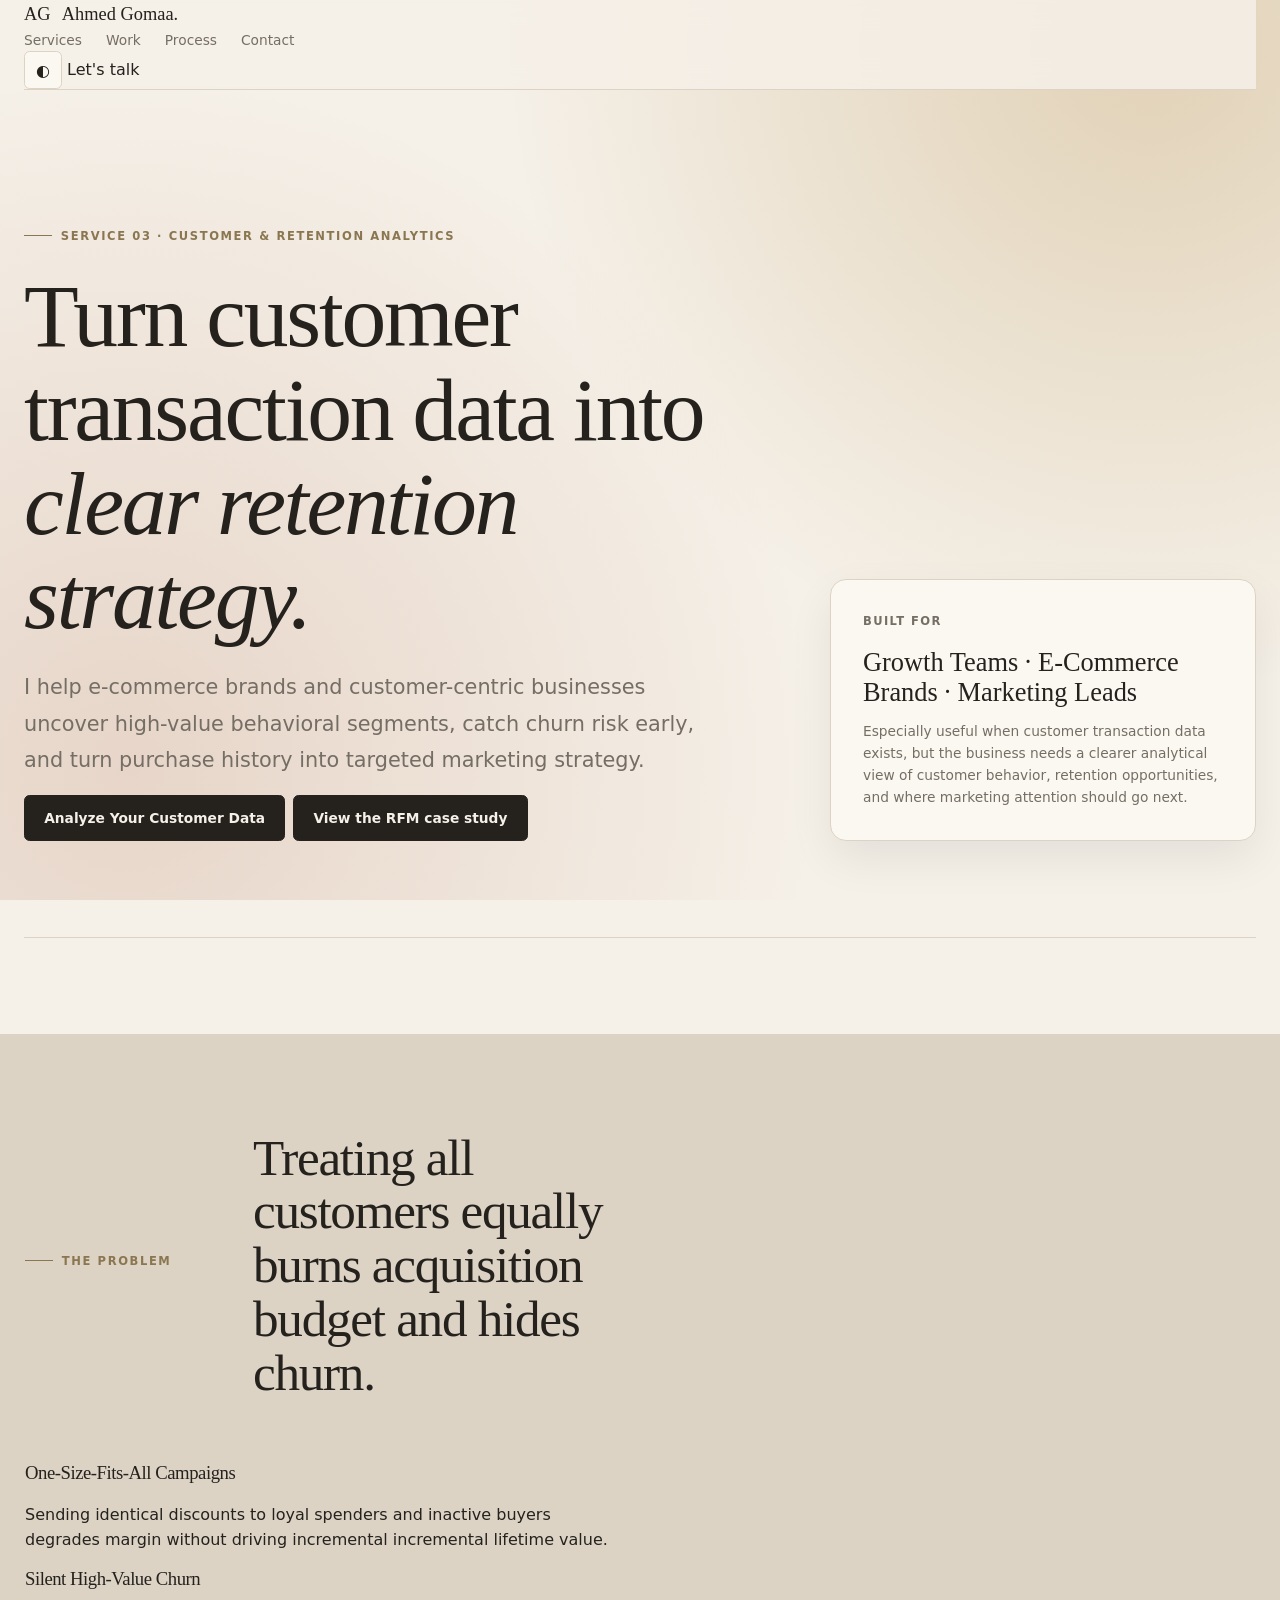
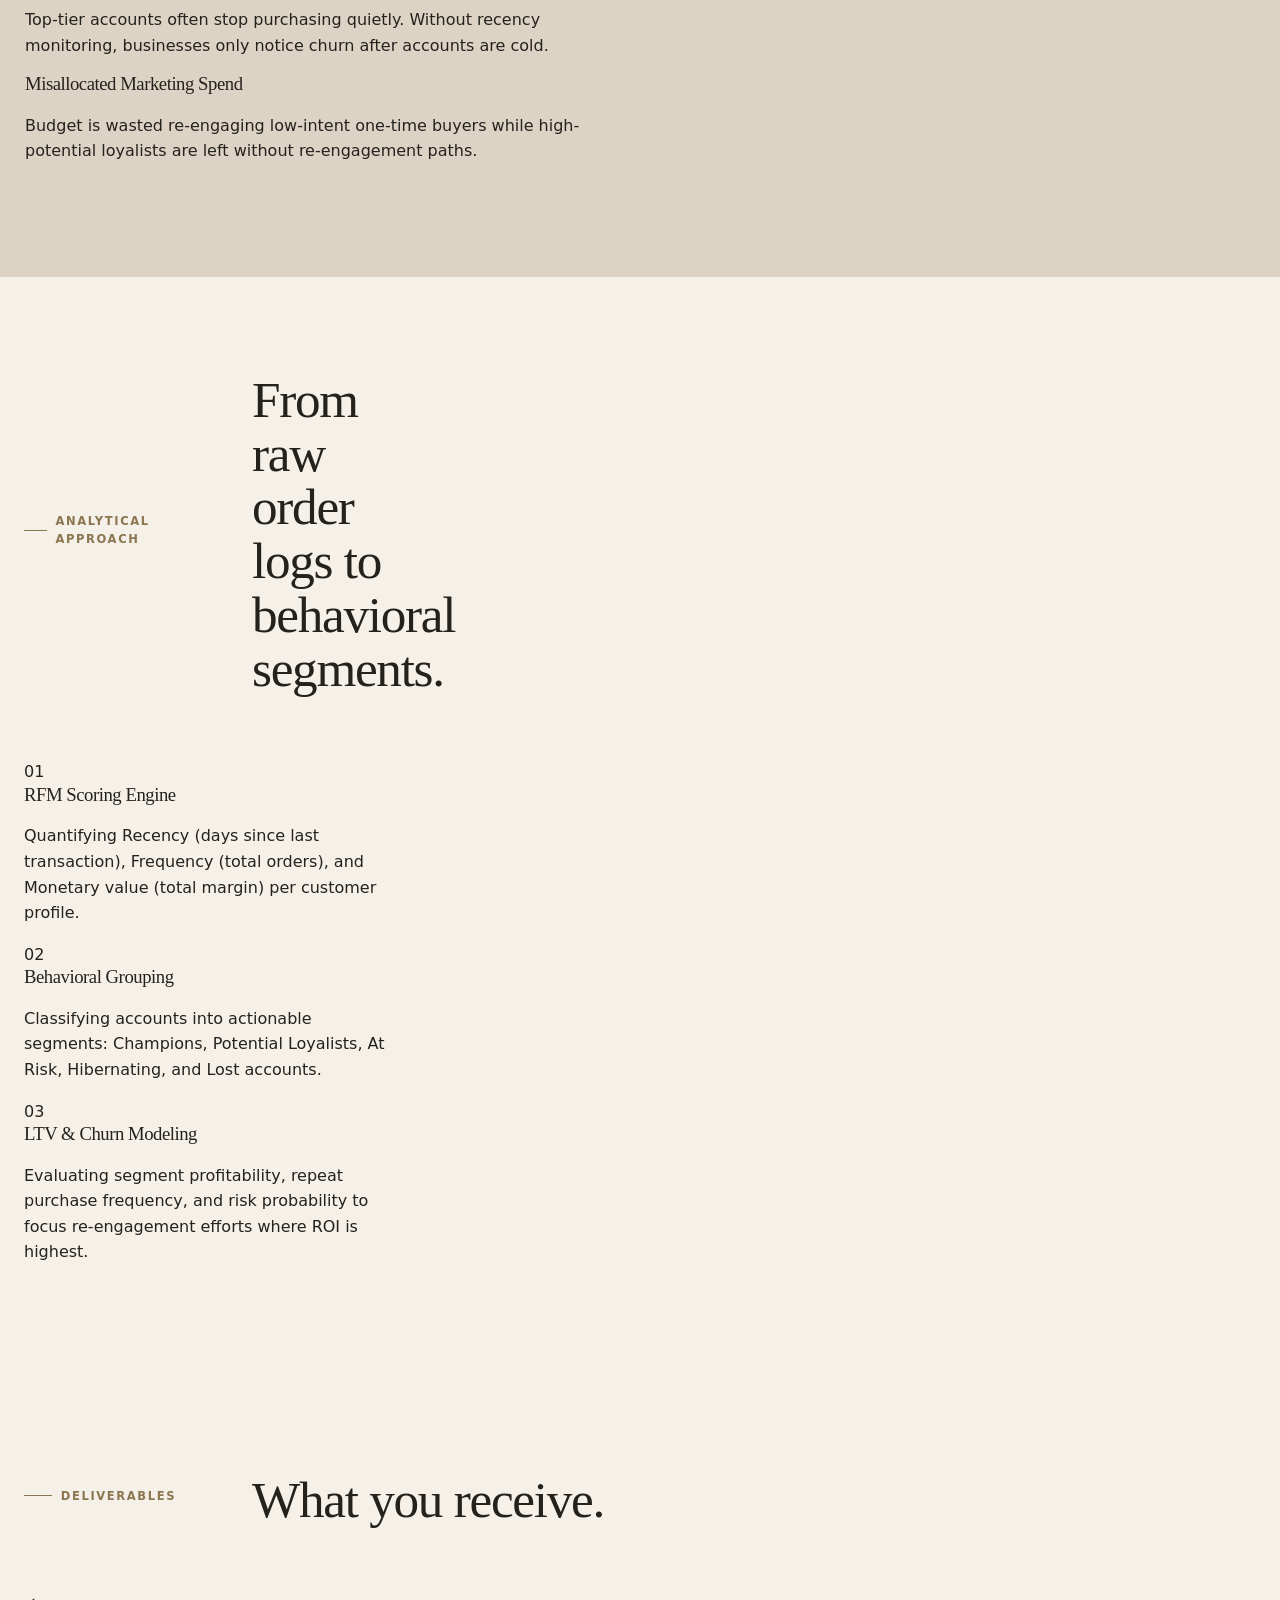
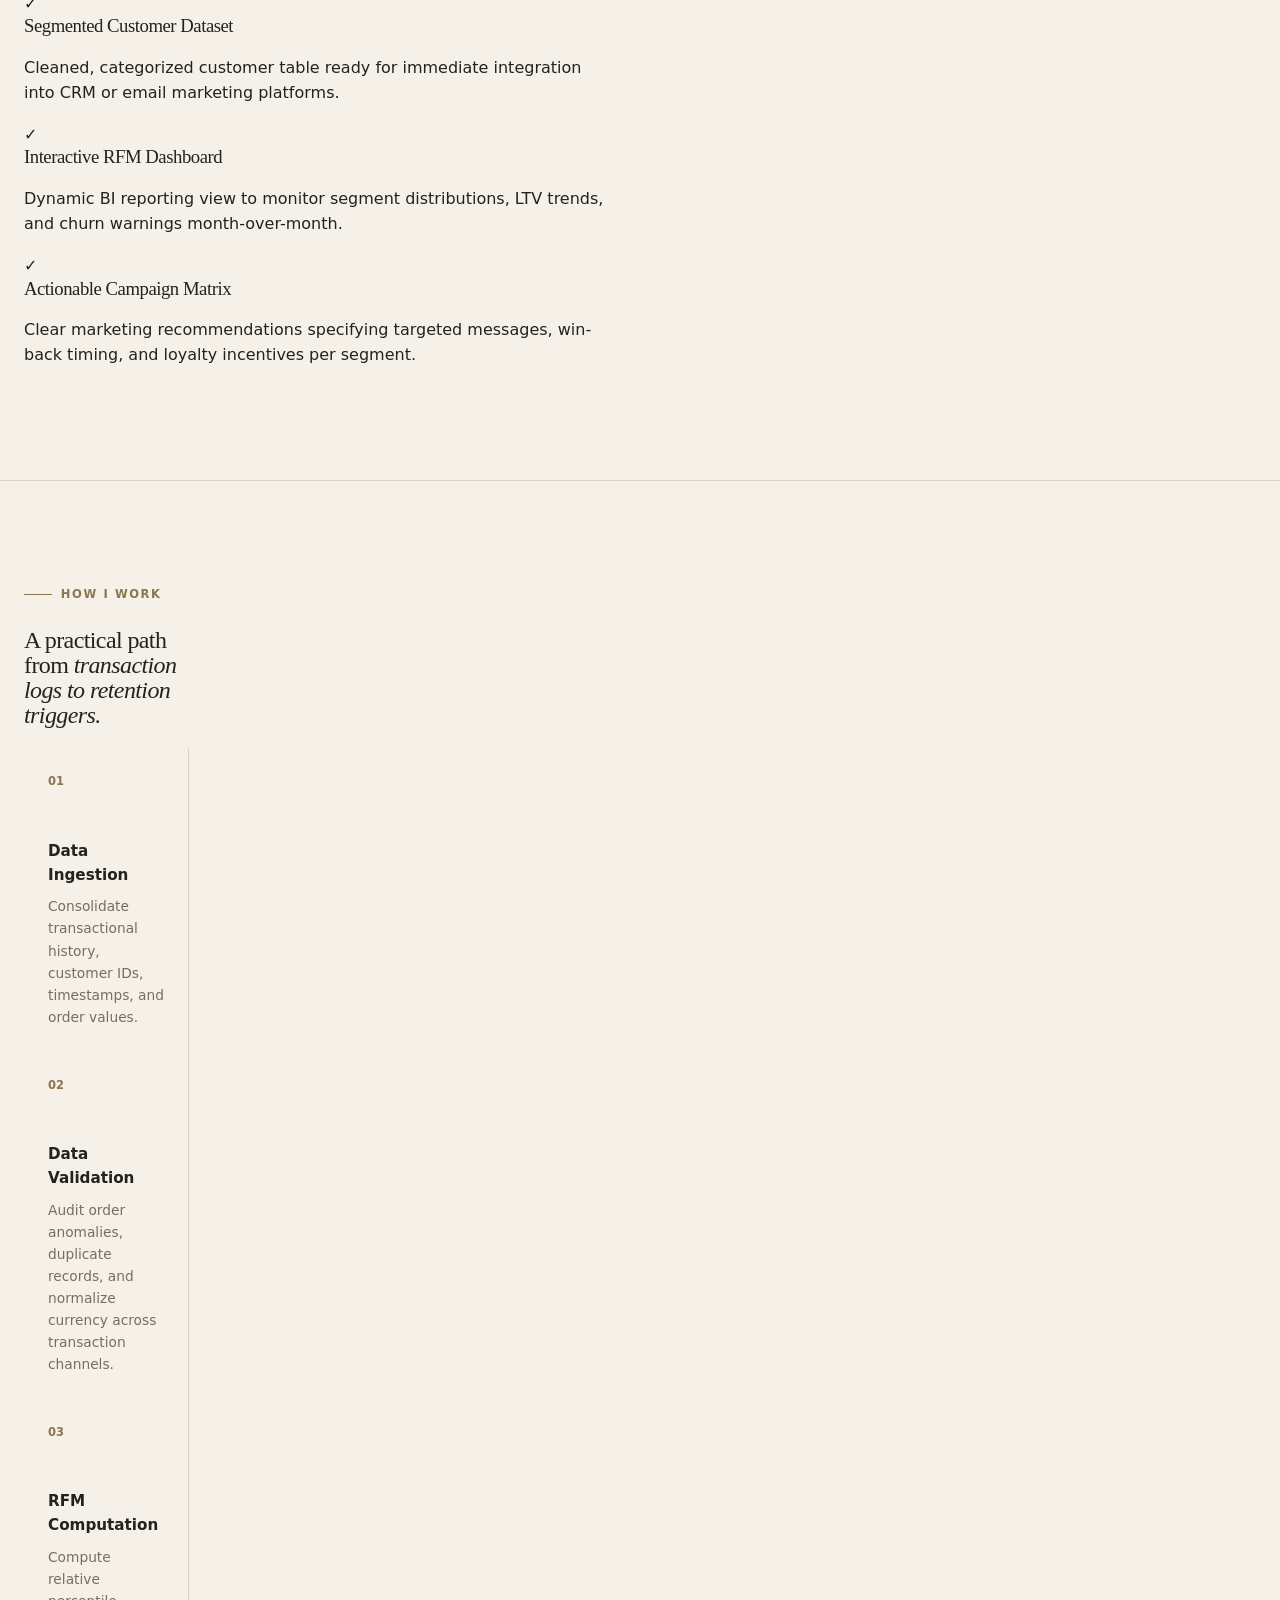
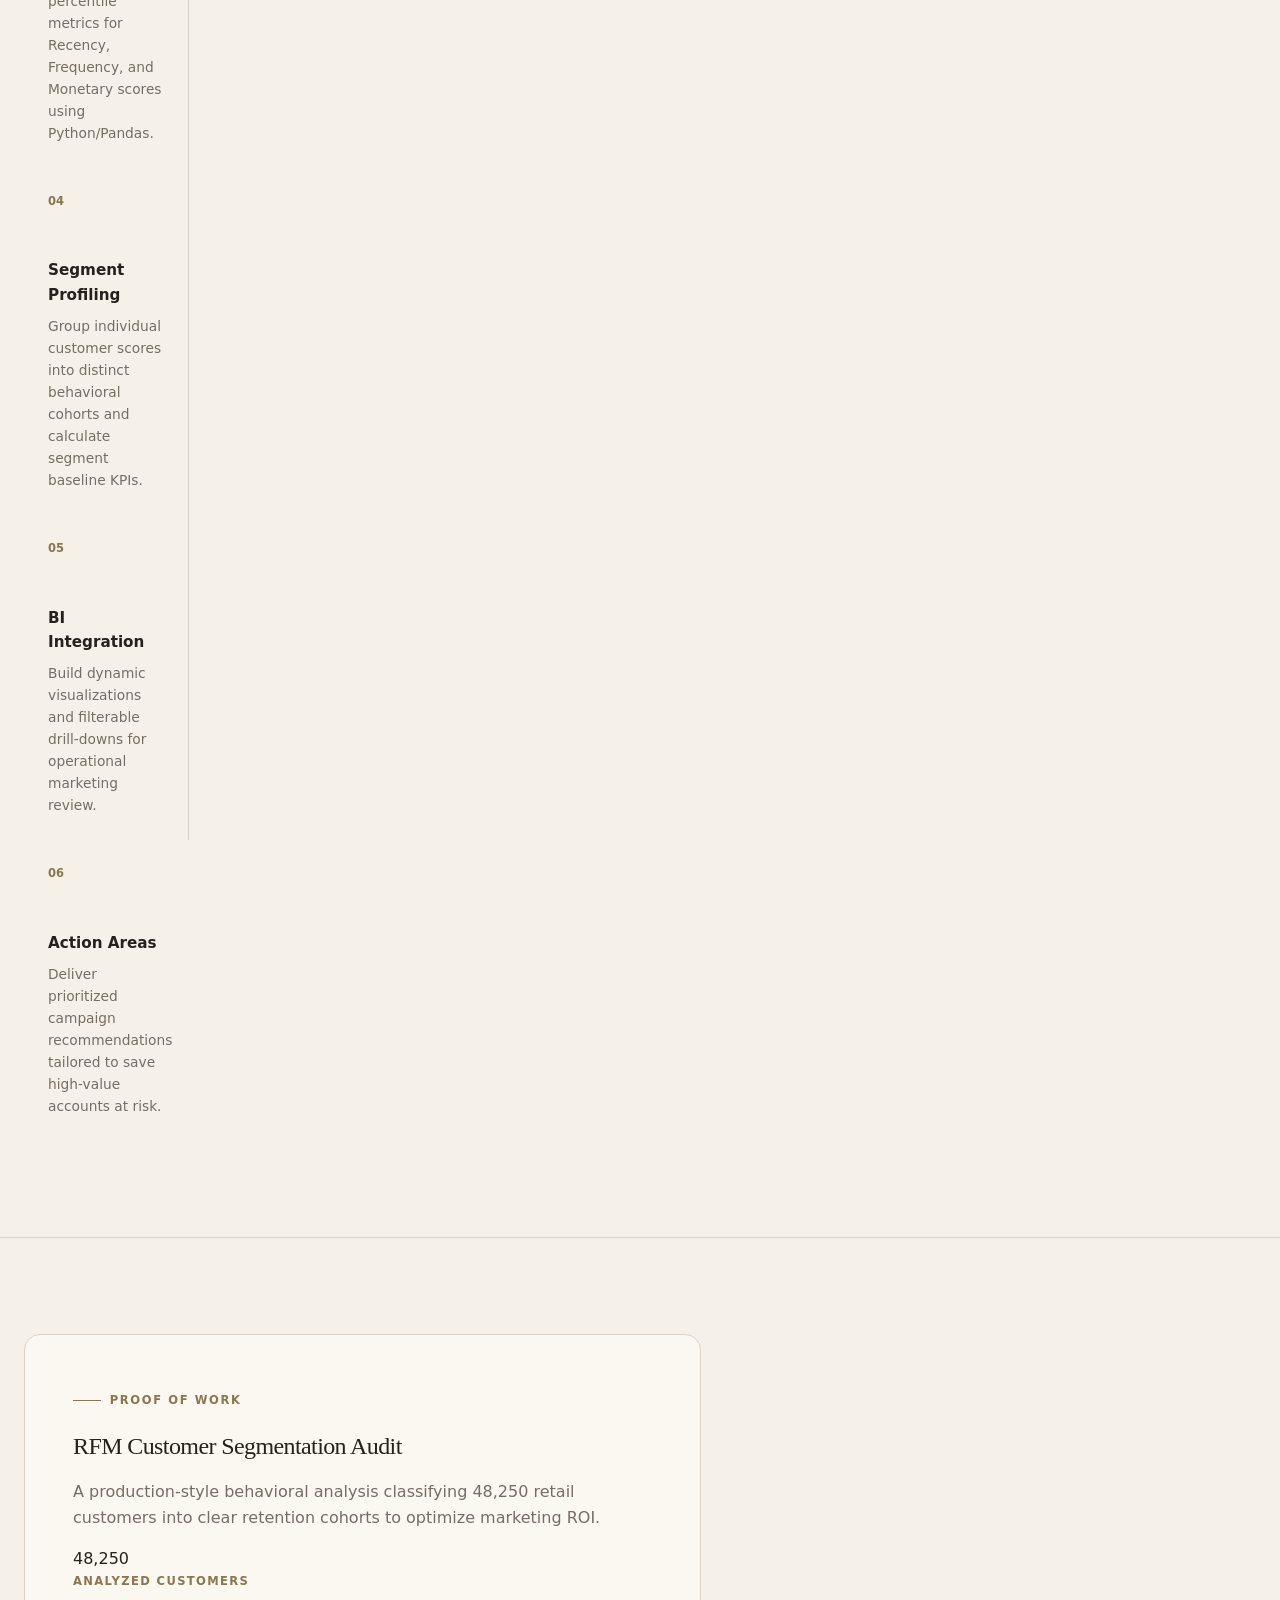
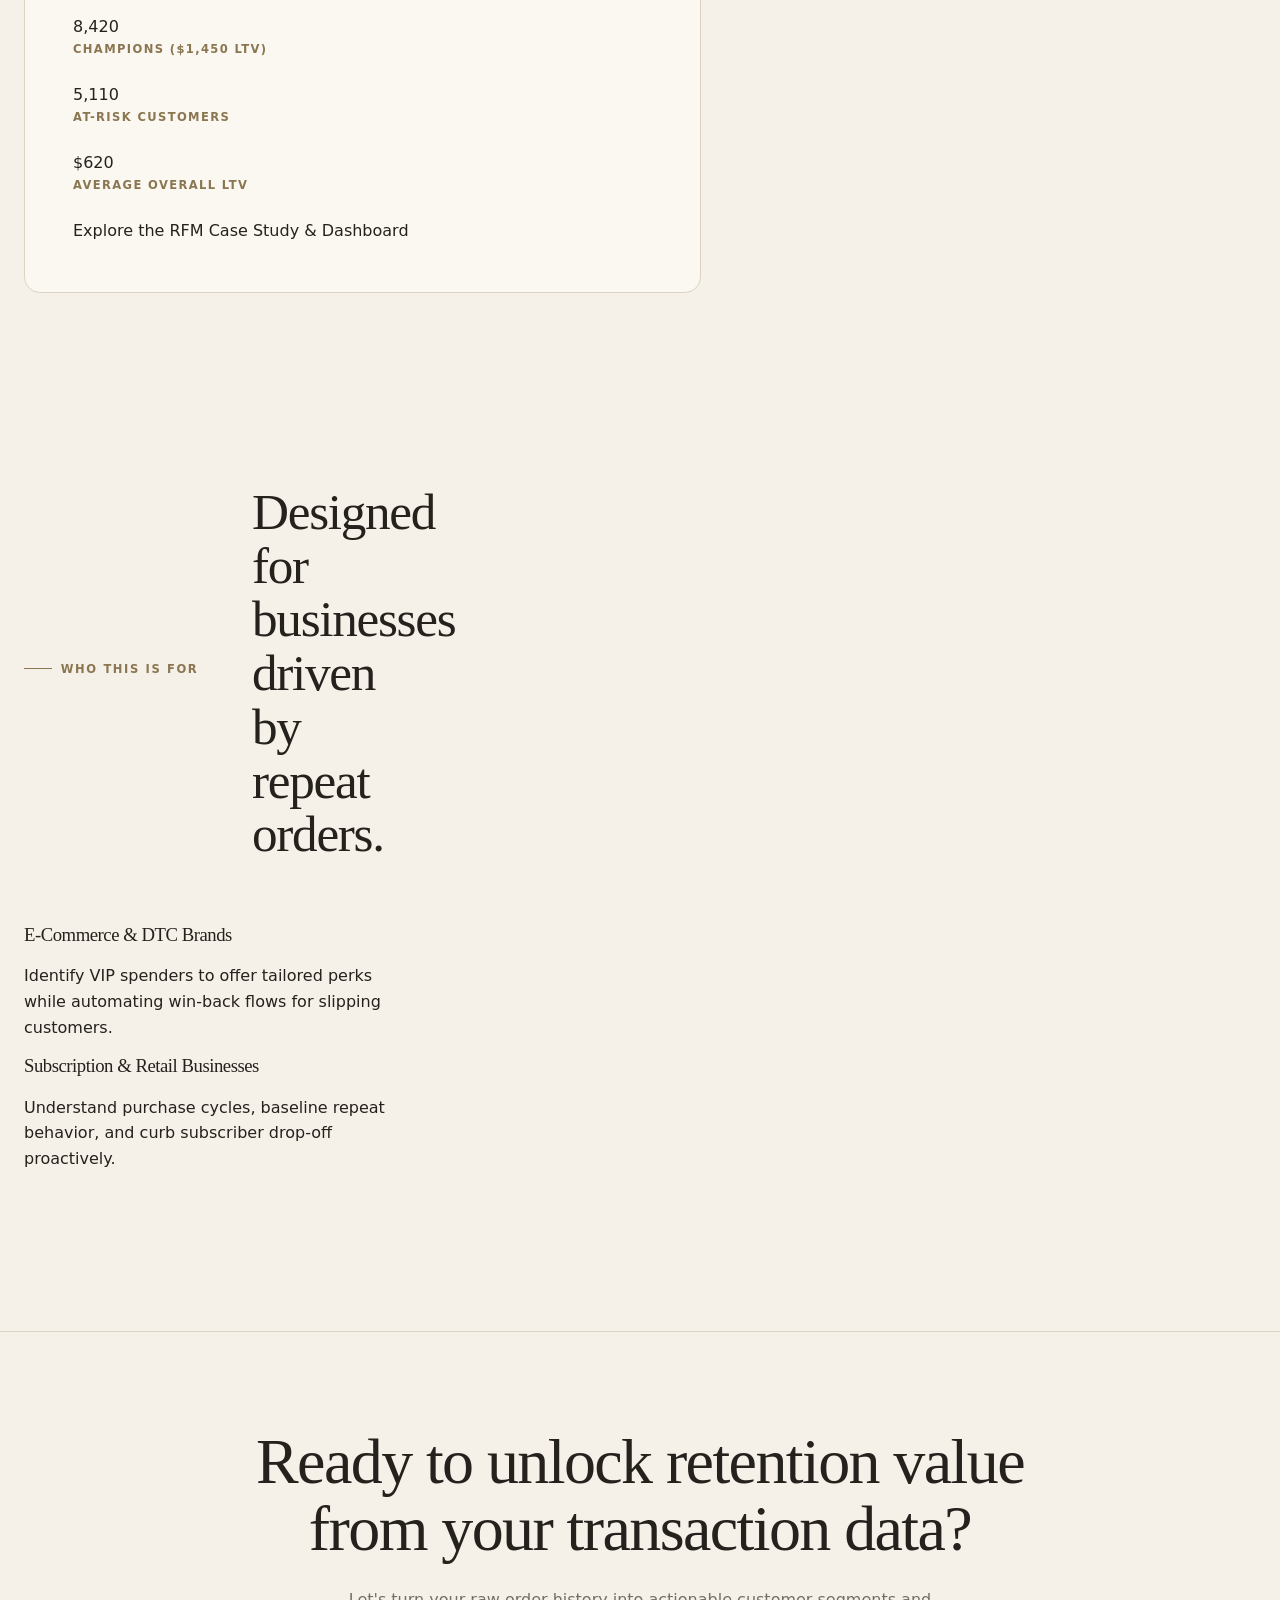
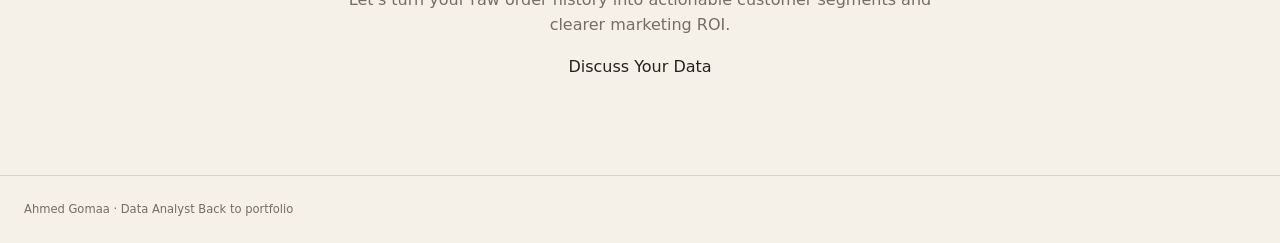
==== services/customer-retention/index.html @ 8454aa4b "Finalize service pages and portfolio project links" ====
<!DOCTYPE html>
<html lang="en">
<head>
  <meta charset="UTF-8">

  <script>
    (function () {
      var stored = localStorage.getItem('theme');
      var theme = stored || (window.matchMedia('(prefers-color-scheme: dark)').matches ? 'dark' : 'light');
      if (theme === 'dark') {
        document.documentElement.setAttribute('data-theme', 'dark');
      }
    })();
  </script>

  <meta name="viewport" content="width=device-width, initial-scale=1.0">
  <title>Customer Segmentation & Retention Analytics | Ahmed Gomaa</title>
  <meta name="description" content="Behavioral customer segmentation using RFM analysis to identify high-value customer groups, prevent churn, and optimize retention strategies.">
  <meta name="author" content="Ahmed Gomaa">

  <link rel="icon" type="image/svg+xml" href="../../assets/favicon.svg">
  <link rel="icon" type="image/x-icon" href="../../assets/favicon.ico">
  <link rel="apple-touch-icon" href="../../assets/apple-touch-icon.png">

  <link rel="canonical" href="https://ahmed1870.github.io/ahmed-gomaa-portfolio/services/customer-retention/">

  <meta property="og:title" content="Customer Segmentation & Retention Analytics | Ahmed Gomaa">
  <meta property="og:description" content="Turn transactional customer data into actionable RFM segments, retention triggers, and LTV growth strategies.">
  <meta property="og:type" content="website">
  <meta property="og:url" content="https://ahmed1870.github.io/ahmed-gomaa-portfolio/services/customer-retention/">
  <meta property="og:image" content="https://ahmed1870.github.io/ahmed-gomaa-portfolio/assets/og-image.png">

  <link rel="stylesheet" href="../../css/tokens.css">
  <link rel="stylesheet" href="../../css/base.css">
  <link rel="stylesheet" href="../../css/layout.css">
  <link rel="stylesheet" href="../../css/components.css">
  <link rel="stylesheet" href="../../css/dashboards.css">
  <link rel="stylesheet" href="../../css/responsive.css">
  <link rel="stylesheet" href="../../css/services.css">
</head>

<body class="service-page">

  <header class="service-header">
    <div class="container">
      <nav class="service-nav" aria-label="Service page navigation">

        <a class="service-nav__brand" href="../../" aria-label="Ahmed Gomaa home">
          <span class="service-nav__logo">AG</span>
          <span>Ahmed Gomaa<span>.</span></span>
        </a>

        <div class="service-nav__links">
          <a href="../../#services">Services</a>
          <a href="../../#work">Work</a>
          <a href="../../#process">Process</a>
          <a href="../../#contact">Contact</a>
        </div>

        <button
          class="service-nav__theme"
          id="theme-toggle"
          type="button"
          aria-label="Toggle dark mode"
        >
          ◐
        </button>

        <a class="service-nav__cta" href="../../#contact">
          Let's talk
        </a>

      </nav>
    </div>
  </header>

  <main>

    <!-- HERO -->
    <section class="service-hero">
      <div class="container">

        <div class="service-hero__grid">

          <div>

            <span class="service-eyebrow">
              Service 03 · Customer & Retention Analytics
            </span>

            <h1>
              Turn customer transaction data into
              <em>clear retention strategy.</em>
            </h1>

            <p class="service-hero__lead">
              I help e-commerce brands and customer-centric businesses uncover
              high-value behavioral segments, catch churn risk early, and turn
              purchase history into targeted marketing strategy.
            </p>

            <div class="service-hero__actions">
              <a
                href="../../#contact"
                class="service-button"
              >
                Analyze Your Customer Data
              </a>

              <a
                href="../../#work"
                class="service-button service-button--secondary"
              >
                View the RFM case study
              </a>
            </div>

          </div>

          <aside class="service-hero__panel">

            <div class="service-hero__panel-label">
              Built for
            </div>

            <strong>
              Growth Teams · E-Commerce Brands · Marketing Leads
            </strong>

            <p>
              Especially useful when customer transaction data exists, but the
              business needs a clearer analytical view of customer behavior,
              retention opportunities, and where marketing attention should go next.
            </p>

          </aside>

        </div>

        <div class="service-hero__line"></div>

      </div>
    </section>

    <!-- PROBLEM -->
    <section class="service-section service-problem section">
      <div class="container">
        <div class="service-section__header">
          <span class="service-eyebrow">THE PROBLEM</span>
          <h2 class="service-section__title">Treating all customers equally burns acquisition budget and hides churn.</h2>
        </div>
        <div class="service-problem__grid">
          <div class="service-problem__card">
            <h3>One-Size-Fits-All Campaigns</h3>
            <p>Sending identical discounts to loyal spenders and inactive buyers degrades margin without driving incremental incremental lifetime value.</p>
          </div>
          <div class="service-problem__card">
            <h3>Silent High-Value Churn</h3>
            <p>Top-tier accounts often stop purchasing quietly. Without recency monitoring, businesses only notice churn after accounts are cold.</p>
          </div>
          <div class="service-problem__card">
            <h3>Misallocated Marketing Spend</h3>
            <p>Budget is wasted re-engaging low-intent one-time buyers while high-potential loyalists are left without re-engagement paths.</p>
          </div>
        </div>
      </div>
    </section>

    <!-- ANALYSIS -->
    <section class="service-section service-analysis section">
      <div class="container">
        <div class="service-section__header">
          <span class="service-eyebrow">ANALYTICAL APPROACH</span>
          <h2 class="service-section__title">From raw order logs to behavioral segments.</h2>
        </div>
        <div class="service-analysis__grid">
          <div class="service-analysis__card">
            <div class="service-analysis__num">01</div>
            <h3>RFM Scoring Engine</h3>
            <p>Quantifying Recency (days since last transaction), Frequency (total orders), and Monetary value (total margin) per customer profile.</p>
          </div>
          <div class="service-analysis__card">
            <div class="service-analysis__num">02</div>
            <h3>Behavioral Grouping</h3>
            <p>Classifying accounts into actionable segments: Champions, Potential Loyalists, At Risk, Hibernating, and Lost accounts.</p>
          </div>
          <div class="service-analysis__card">
            <div class="service-analysis__num">03</div>
            <h3>LTV & Churn Modeling</h3>
            <p>Evaluating segment profitability, repeat purchase frequency, and risk probability to focus re-engagement efforts where ROI is highest.</p>
          </div>
        </div>
      </div>
    </section>

    <!-- DELIVERABLES -->
    <section class="service-section service-deliverables section">
      <div class="container">
        <div class="service-section__header">
          <span class="service-eyebrow">DELIVERABLES</span>
          <h2 class="service-section__title">What you receive.</h2>
        </div>
        <div class="service-deliverables__list">
          <div class="service-deliverable__item">
            <div class="service-deliverable__icon">✓</div>
            <div>
              <h3>Segmented Customer Dataset</h3>
              <p>Cleaned, categorized customer table ready for immediate integration into CRM or email marketing platforms.</p>
            </div>
          </div>
          <div class="service-deliverable__item">
            <div class="service-deliverable__icon">✓</div>
            <div>
              <h3>Interactive RFM Dashboard</h3>
              <p>Dynamic BI reporting view to monitor segment distributions, LTV trends, and churn warnings month-over-month.</p>
            </div>
          </div>
          <div class="service-deliverable__item">
            <div class="service-deliverable__icon">✓</div>
            <div>
              <h3>Actionable Campaign Matrix</h3>
              <p>Clear marketing recommendations specifying targeted messages, win-back timing, and loyalty incentives per segment.</p>
            </div>
          </div>
        </div>
      </div>
    </section>

    <!-- PROCESS -->
    <section class="service-section service-process section">
      <div class="container">
        <div class="service-section__heading">
          <span class="service-eyebrow">HOW I WORK</span>
          <h2>A practical path from <em>transaction logs to retention triggers.</em></h2>
        </div>
        <div class="service-process__steps">
          <div class="service-process__step">
            <span>01</span>
            <strong>Data Ingestion</strong>
            <p>Consolidate transactional history, customer IDs, timestamps, and order values.</p>
          </div>
          <div class="service-process__step">
            <span>02</span>
            <strong>Data Validation</strong>
            <p>Audit order anomalies, duplicate records, and normalize currency across transaction channels.</p>
          </div>
          <div class="service-process__step">
            <span>03</span>
            <strong>RFM Computation</strong>
            <p>Compute relative percentile metrics for Recency, Frequency, and Monetary scores using Python/Pandas.</p>
          </div>
          <div class="service-process__step">
            <span>04</span>
            <strong>Segment Profiling</strong>
            <p>Group individual customer scores into distinct behavioral cohorts and calculate segment baseline KPIs.</p>
          </div>
          <div class="service-process__step">
            <span>05</span>
            <strong>BI Integration</strong>
            <p>Build dynamic visualizations and filterable drill-downs for operational marketing review.</p>
          </div>
          <div class="service-process__step">
            <span>06</span>
            <strong>Action Areas</strong>
            <p>Deliver prioritized campaign recommendations tailored to save high-value accounts at risk.</p>
          </div>
        </div>
      </div>
    </section>

    <!-- PROOF -->
    <section class="service-section service-proof section">
      <div class="container">
        <div class="service-proof__card">
          <span class="service-eyebrow">PROOF OF WORK</span>
          <h2>RFM Customer Segmentation Audit</h2>
          <p>A production-style behavioral analysis classifying 48,250 retail customers into clear retention cohorts to optimize marketing ROI.</p>

          <div class="service-proof__stats">
            <div class="service-proof__stat">
              <span class="service-proof__number">48,250</span>
              <span class="service-proof__label">Analyzed Customers</span>
            </div>
            <div class="service-proof__stat">
              <span class="service-proof__number">8,420</span>
              <span class="service-proof__label">Champions ($1,450 LTV)</span>
            </div>
            <div class="service-proof__stat">
              <span class="service-proof__number">5,110</span>
              <span class="service-proof__label">At-Risk Customers</span>
            </div>
            <div class="service-proof__stat">
              <span class="service-proof__number">$620</span>
              <span class="service-proof__label">Average Overall LTV</span>
            </div>
          </div>

          <div class="service-proof__action">
            <a href="../../#work" class="btn btn--secondary">Explore the RFM Case Study & Dashboard</a>
          </div>
        </div>
      </div>
    </section>

    <!-- ENABLES -->
    <section class="service-section service-enables section">
      <div class="container">
        <div class="service-section__header">
          <span class="service-eyebrow">WHO THIS IS FOR</span>
          <h2 class="service-section__title">Designed for businesses driven by repeat orders.</h2>
        </div>
        <div class="service-enables__grid">
          <div class="service-enables__card">
            <h3>E-Commerce & DTC Brands</h3>
            <p>Identify VIP spenders to offer tailored perks while automating win-back flows for slipping customers.</p>
          </div>
          <div class="service-enables__card">
            <h3>Subscription & Retail Businesses</h3>
            <p>Understand purchase cycles, baseline repeat behavior, and curb subscriber drop-off proactively.</p>
          </div>
        </div>
      </div>
    </section>

    <!-- CTA -->
    <section class="service-cta section">
      <div class="container">
        <div class="service-cta__card">
          <h2>Ready to unlock retention value from your transaction data?</h2>
          <p>Let's turn your raw order history into actionable customer segments and clearer marketing ROI.</p>
          <a href="../../#contact" class="btn btn--primary">Discuss Your Data</a>
        </div>
      </div>
    </section>

  </main>

  <footer class="service-footer">
    <div class="container">
      <span>Ahmed Gomaa · Data Analyst</span>
      <a href="../../">Back to portfolio</a>
    </div>
  </footer>

  <script>
    const themeToggle = document.getElementById("theme-toggle");

    themeToggle?.addEventListener("click", () => {
      const root = document.documentElement;
      const isDark = root.getAttribute("data-theme") === "dark";

      if (isDark) {
        root.removeAttribute("data-theme");
        localStorage.setItem("theme", "light");
      } else {
        root.setAttribute("data-theme", "dark");
        localStorage.setItem("theme", "dark");
      }
    });
  </script>

</body>
</html>
---- css/tokens.css ----
:root {
  --color-bg: #F5F0E8;
  --color-surface: #FBF8F2;
  --color-surface-alt: #EEE7DA;

  --color-ink: #25221E;
  --color-muted: #756E64;
  --color-line: #DCD3C5;

  --color-accent: #8A7650;
  --color-accent-dark: #554A36;

  --color-success: #667A63;
  --color-danger: #A86452;

  /* تعزيز إضاءة الأوف وايت */
  --color-glow-1: rgba(180, 140, 70, 0.30);
  --color-glow-2: rgba(175, 105, 75, 0.20);

  --font-display: Georgia, "Times New Roman", serif;
  --font-body: Inter, system-ui, -apple-system, BlinkMacSystemFont, "Segoe UI", sans-serif;

  --text-xs: 0.72rem;
  --text-sm: 0.86rem;
  --text-base: 1rem;
  --text-lg: 1.15rem;
  --text-xl: 1.5rem;
  --text-2xl: 2.25rem;
  --text-3xl: 3.5rem;
  --text-4xl: 5.5rem;

  --space-1: 0.25rem;
  --space-2: 0.5rem;
  --space-3: 0.75rem;
  --space-4: 1rem;
  --space-5: 1.5rem;
  --space-6: 2rem;
  --space-8: 3rem;
  --space-10: 4rem;
  --space-12: 6rem;
  --space-16: 8rem;

  --radius-sm: 0.35rem;
  --radius-md: 0.65rem;
  --radius-lg: 1rem;

  --container: 1240px;

  --ease-out: cubic-bezier(0.22, 1, 0.36, 1);
  --duration-fast: 180ms;
  --duration-base: 420ms;
  --duration-slow: 800ms;
}

:root[data-theme="dark"] {
  color-scheme: dark;

  --color-bg: #1B1815;
  --color-surface: #221E19;
  --color-surface-alt: #2C2620;

  --color-ink: #F3EEE4;
  --color-muted: #A79E8F;
  --color-line: #3A332A;

  --color-accent: #C9A876;
  --color-accent-dark: #E4C495;

  --color-success: #8FA98B;
  --color-danger: #C98977;

  /* تعزيز إضاءة الدارك */
  --color-glow-1: rgba(201, 168, 118, 0.22);
  --color-glow-2: rgba(201, 137, 119, 0.15);
}
---- css/base.css ----
*,
*::before,
*::after {
  box-sizing: border-box;
}

html {
  scroll-behavior: smooth;
}

body {
  margin: 0;
  background-color: var(--color-bg);
  background-image: 
    radial-gradient(circle at 90% 5%, var(--color-glow-1) 0%, transparent 45%),
    radial-gradient(circle at 10% 85%, var(--color-glow-2) 0%, transparent 50%);
  background-attachment: fixed;
  color: var(--color-ink);
  font-family: var(--font-body);
  font-size: var(--text-base);
  line-height: 1.6;
  -webkit-font-smoothing: antialiased;
  text-rendering: optimizeLegibility;
  transition: background-color var(--duration-base) ease, color var(--duration-base) ease;
}

body.is-locked {
  overflow: hidden;
}

img,
svg,
canvas {
  display: block;
  max-width: 100%;
}

button,
input,
textarea,
select {
  font: inherit;
}

button {
  cursor: pointer;
}

a {
  color: inherit;
  text-decoration: none;
}

::selection {
  background: var(--color-ink);
  color: var(--color-bg);
}

:focus-visible {
  outline: 2px solid var(--color-accent);
  outline-offset: 4px;
}

h1,
h2,
h3,
h4,
p {
  margin-top: 0;
}

h1,
h2,
h3,
h4 {
  font-family: var(--font-display);
  font-weight: 400;
  line-height: 1.05;
  letter-spacing: -0.025em;
}

p {
  margin-bottom: 1rem;
}

ul,
ol {
  margin: 0;
  padding: 0;
  list-style: none;
}

@media (prefers-reduced-motion: reduce) {
  html {
    scroll-behavior: auto;
  }

  *,
  *::before,
  *::after {
    animation-duration: 0.01ms !important;
    animation-iteration-count: 1 !important;
    transition-duration: 0.01ms !important;
    scroll-behavior: auto !important;
  }
}
---- css/layout.css ----
.container {
  width: min(calc(100% - 3rem), var(--container));
  margin-inline: auto;
}

.section {
  position: relative;
  padding-block: var(--space-12);
}

#hero {
  position: relative;
  overflow: hidden;
}

.hero {
  display: grid;
  grid-template-columns: minmax(0, 1.1fr) minmax(320px, 400px);
  gap: var(--space-8);
  align-items: flex-start; /* محاذاة للأعلى بجانب العنوان */
  padding-top: var(--space-4);
  position: relative;
  z-index: 1;
}

.hero__intro {
  display: flex;
  flex-direction: column;
}

.hero__visual {
  display: flex;
  justify-content: flex-end;
  margin-top: var(--space-2);
}

.hero-card {
  width: 100%;
  background: var(--color-surface);
  border: 1px solid var(--color-line);
  border-radius: var(--radius-lg);
  padding: var(--space-6);
  box-shadow: 0 16px 32px rgba(0, 0, 0, 0.08);
  display: flex;
  flex-direction: column;
  gap: var(--space-4);
  transition: transform var(--duration-base) var(--ease-out), border-color var(--duration-base);
}

.hero-card:hover {
  transform: translateY(-4px);
  border-color: var(--color-accent);
}

.hero-card__header {
  display: flex;
  justify-content: space-between;
  align-items: center;
}

.hero-card__badge {
  font-size: var(--text-xs);
  font-weight: 700;
  letter-spacing: 0.08em;
  text-transform: uppercase;
  color: var(--color-accent);
}

.hero-card__status {
  font-size: var(--text-xs);
  color: var(--color-muted);
  display: flex;
  align-items: center;
  gap: var(--space-1);
}

.hero-card__status .dot {
  width: 6px;
  height: 6px;
  background: var(--color-success);
  border-radius: 50%;
  display: inline-block;
}

.hero-card__metrics {
  display: grid;
  grid-template-columns: 1fr 1fr;
  gap: var(--space-3);
  padding-block: var(--space-3);
  border-block: 1px solid var(--color-line);
}

.metric-label {
  display: block;
  font-size: var(--text-xs);
  color: var(--color-muted);
  margin-bottom: var(--space-1);
}

.metric-value {
  display: block;
  font-size: var(--text-xl);
  font-weight: 700;
  color: var(--color-ink);
  font-family: var(--font-display);
}

.hero-card__chart {
  height: 100px;
  display: flex;
  align-items: flex-end;
  padding-top: var(--space-2);
}

.bar-group {
  display: flex;
  align-items: flex-end;
  justify-content: space-between;
  width: 100%;
  height: 100%;
  gap: 10px;
}

.bar {
  flex: 1;
  height: var(--h);
  background: var(--color-surface-alt);
  border: 1px solid var(--color-line);
  border-radius: var(--radius-sm);
  transition: background var(--duration-fast), height var(--duration-base);
}

.bar--active, .bar:hover {
  background: var(--color-accent);
  border-color: var(--color-accent);
}

.hero-card__tags {
  display: flex;
  flex-wrap: wrap;
  gap: var(--space-2);
}

.hero-card__tags span {
  font-size: var(--text-xs);
  background: var(--color-surface-alt);
  color: var(--color-ink);
  padding: 0.2rem 0.6rem;
  border-radius: var(--radius-sm);
  border: 1px solid var(--color-line);
  font-weight: 500;
}

.section__header {
  display: grid;
  grid-template-columns: minmax(180px, 0.35fr) minmax(0, 1fr);
  gap: var(--space-8);
  margin-bottom: var(--space-10);
}

.section__eyebrow {
  display: block;
  margin-bottom: var(--space-3);
  color: var(--color-muted);
  font-size: var(--text-sm);
  font-weight: 800;
  letter-spacing: 0.12em;
  text-transform: uppercase;
}

.section__title {
  max-width: 900px;
  margin-bottom: 0;
  font-size: clamp(2.4rem, 5vw, var(--text-4xl));
}

.grid {
  display: grid;
  gap: var(--space-5);
}

.grid--2 {
  grid-template-columns: repeat(2, minmax(0, 1fr));
}

.grid--3 {
  grid-template-columns: repeat(3, minmax(0, 1fr));
}

.grid--4 {
  grid-template-columns: repeat(4, minmax(0, 1fr));
}

.stack {
  display: flex;
  flex-direction: column;
}

.stack--sm {
  gap: var(--space-3);
}

.stack--md {
  gap: var(--space-5);
}

.stack--lg {
  gap: var(--space-8);
}

@media (max-width: 900px) {
  .container {
    width: min(calc(100% - 2rem), var(--container));
  }

  .section {
    padding-block: var(--space-10);
  }

  .hero {
    grid-template-columns: 1fr;
    gap: var(--space-6);
  }

  .hero__visual {
    display: none;
  }

  .section__header {
    grid-template-columns: 1fr;
    gap: var(--space-4);
    margin-bottom: var(--space-8);
  }

  .grid--2,
  .grid--3,
  .grid--4 {
    grid-template-columns: 1fr;
  }
}
---- css/components.css ----
.site-button {
  display: inline-flex;
  align-items: center;
  justify-content: center;
  min-height: 3rem;
  padding: 0.75rem 1.15rem;
  border: 1px solid var(--color-ink);
  border-radius: var(--radius-sm);
  background: var(--color-ink);
  color: var(--color-bg);
  font-size: var(--text-sm);
  font-weight: 700;
  text-decoration: none;
  white-space: nowrap;
  transition:
    transform var(--duration-fast) var(--ease-out),
    background var(--duration-fast) ease,
    color var(--duration-fast) ease,
    border-color var(--duration-fast) ease,
    box-shadow var(--duration-fast) ease;
}

.site-button:hover {
  transform: translateY(-2px);
  background: var(--color-accent-dark);
  border-color: var(--color-accent-dark);
}

.site-button:focus-visible {
  outline: 3px solid var(--color-accent);
  outline-offset: 3px;
}

.site-button--secondary {
  position: relative;
  background: transparent;
  color: var(--color-ink);
  border-color: var(--color-line);
}

.site-button--secondary::after {
  content: "→";
  margin-left: 0.5rem;
  transition: transform var(--duration-fast) var(--ease-out);
}

.site-button--secondary:hover {
  background: var(--color-surface-alt);
  color: var(--color-ink);
  border-color: var(--color-accent);
  box-shadow: 0 6px 18px -8px var(--color-accent);
}

.site-button--secondary:hover::after {
  transform: translateX(4px);
}

.eyebrow {
  display: inline-flex;
  align-items: center;
  gap: var(--space-2);
  margin-bottom: var(--space-3);
  color: var(--color-muted);
  font-size: var(--text-sm);
  font-weight: 800;
  letter-spacing: 0.12em;
  text-transform: uppercase;
}

.eyebrow::before {
  content: "";
  width: 1.75rem;
  height: 1px;
  background: currentColor;
}

.card {
  border: 1px solid var(--color-line);
  border-radius: var(--radius-md);
  background: var(--color-surface);
}

.expertise-card {
  padding: var(--space-5);
  display: flex;
  flex-direction: column;
  gap: var(--space-3);
  min-height: 220px;
  transition:
    transform var(--duration-base) var(--ease-out),
    border-color var(--duration-fast) ease,
    box-shadow var(--duration-fast) ease;
}

.expertise-card__icon {
  display: flex;
  align-items: center;
  justify-content: center;
  width: 40px;
  height: 40px;
  border-radius: var(--radius-sm);
  background: var(--color-surface-alt);
  color: var(--card-accent);
  transition: background var(--duration-fast) ease, color var(--duration-fast) ease;
}

.expertise-card__tag {
  margin-top: auto;
  padding-top: var(--space-4);
  font-size: 11px;
  font-weight: 700;
  letter-spacing: 0.04em;
  color: var(--card-accent);
}

.expertise-card:hover {
  transform: translateY(-4px);
  border-color: var(--card-accent);
  box-shadow: 0 12px 24px rgba(37, 34, 30, 0.08);
}

.expertise-card:hover .expertise-card__icon {
  background: var(--card-accent);
  color: var(--color-bg);
}

@media (prefers-reduced-motion: reduce) {
  .expertise-card:hover {
    transform: none;
  }
}

.methodology-step.is-active .methodology-step__marker {
  background: var(--color-accent);
  border-color: var(--color-accent);
  color: var(--color-bg);
  transform: scale(1.08);
}

.kpi-card {
  padding: var(--space-5);
}

.kpi-card__label {
  margin-bottom: var(--space-3);
  color: var(--color-muted);
  font-size: var(--text-xs);
  font-weight: 700;
  letter-spacing: 0.1em;
  text-transform: uppercase;
}

.kpi-card__value {
  margin: 0;
  font-family: var(--font-display);
  font-size: clamp(2rem, 4vw, 3.25rem);
  font-weight: 400;
  line-height: 0.95;
  letter-spacing: -0.035em;
}

.kpi-card__detail {
  margin: var(--space-3) 0 0;
  color: var(--color-muted);
  font-size: var(--text-sm);
}

.text-link {
  display: inline-flex;
  align-items: center;
  gap: var(--space-2);
  width: fit-content;
  border-bottom: 1px solid currentColor;
  padding-bottom: 0.15rem;
  font-size: var(--text-sm);
  font-weight: 700;
  transition:
    gap var(--duration-fast) var(--ease-out),
    opacity var(--duration-fast) ease;
}

.text-link:hover {
  gap: var(--space-3);
  opacity: 0.72;
}

.tag-list {
  display: flex;
  flex-wrap: wrap;
  gap: var(--space-2);
}

.tag {
  display: inline-flex;
  align-items: center;
  min-height: 1.8rem;
  padding: 0.25rem 0.65rem;
  border: 1px solid var(--color-line);
  border-radius: 999px;
  color: var(--color-muted);
  font-size: var(--text-xs);
  font-weight: 700;
  letter-spacing: 0.04em;
}
.projects-filter {
  display: flex;
  flex-wrap: wrap;
  align-items: center;
  gap: var(--space-2);
  margin-bottom: var(--space-6);
}

.projects-filter__button {
  min-height: 2.5rem;
  padding: 0.55rem 1rem;
  border: 1px solid var(--color-line);
  border-radius: 999px;
  background: var(--color-surface);
  color: var(--color-muted);
  font-size: var(--text-sm);
  font-weight: 700;
  cursor: pointer;
  transition:
    background var(--duration-fast) ease,
    color var(--duration-fast) ease,
    border-color var(--duration-fast) ease,
    transform var(--duration-fast) var(--ease-out);
}

.projects-filter__button:hover {
  border-color: var(--color-ink);
  color: var(--color-ink);
  transform: translateY(-1px);
}

.projects-filter__button.is-active {
  border-color: var(--color-ink);
  background: var(--color-ink);
  color: var(--color-bg);
}

.projects-filter__empty {
  padding: var(--space-8);
  border: 1px dashed var(--color-line);
  border-radius: var(--radius-md);
  color: var(--color-muted);
  text-align: center;
  font-size: var(--text-sm);
}

@media (max-width: 600px) {
  .projects-filter {
    flex-wrap: nowrap;
    overflow-x: auto;
    padding-bottom: var(--space-2);
    scrollbar-width: thin;
  }

  .projects-filter__button {
    flex: 0 0 auto;
  }
}

@media (prefers-reduced-motion: reduce) {
  .projects-filter__button:hover {
    transform: none;
  }
}
@media (prefers-reduced-motion: reduce) {
  .site-button:hover,
  .text-link:hover {
    transform: none;
  }
}

.site-nav {
  display: grid;
  grid-template-columns: auto 1fr auto;
  align-items: center;
  gap: var(--space-6);
  min-height: 5.5rem;
  border-bottom: 1px solid var(--color-line);
}

.site-nav__brand {
  display: flex;
  align-items: center;
  gap: 12px;
  font-family: var(--font-display);
  font-size: 1.35rem;
  line-height: 1;
  letter-spacing: -0.04em;
}

.site-nav__logo {
  flex-shrink: 0;
}

.site-nav__logo-arc {
  transform-box: fill-box;
  transform-origin: center;
  animation: logo-arc-spin 7s linear infinite;
}

@keyframes logo-arc-spin {
  from {
    transform: rotate(-90deg);
  }
  to {
    transform: rotate(270deg);
  }
}

@media (prefers-reduced-motion: reduce) {
  .site-nav__logo-arc {
    animation: none;
  }
}
.site-nav__brand-text > span {
  color: var(--color-accent);
}

.site-nav__links {
  display: flex;
  justify-content: center;
  gap: var(--space-6);
}

.site-nav__links a {
  position: relative;
  color: var(--color-muted);
  font-size: var(--text-sm);
  font-weight: 600;
  transition: color var(--duration-fast) ease;
}

.site-nav__links a::after {
  content: "";
  position: absolute;
  right: 0;
  bottom: -0.35rem;
  left: 0;
  height: 1px;
  background: var(--color-ink);
  transform: scaleX(0);
  transform-origin: right;
  transition: transform var(--duration-base) var(--ease-out);
  }

.site-nav__links a:hover,
.site-nav__links a[aria-current="page"] {
  color: var(--color-ink);
}

.site-nav__links a:hover::after,
.site-nav__links a[aria-current="page"]::after {
  transform: scaleX(1);
  transform-origin: left;
}

.site-nav__cta {
  display: inline-flex;
  align-items: center;
  justify-content: center;
  min-height: 2.6rem;
  padding-inline: 1rem;
  border: 1px solid var(--color-line);
  border-radius: var(--radius-sm);
  background: var(--color-surface);
  font-size: var(--text-sm);
  font-weight: 700;
  transition:
    border-color var(--duration-fast) ease,
    transform var(--duration-fast) var(--ease-out);
}

.site-nav__cta:hover {
  border-color: var(--color-ink);
  transform: translateY(-1px);
}

@media (max-width: 800px) {
  .site-nav {
    grid-template-columns: auto auto;
    justify-content: space-between;
  }

  .site-nav__links {
    display: none;
  }
}

@media (prefers-reduced-motion: reduce) {
  .site-nav__links a::after,
  .site-nav__cta {
    transition: none;
  }

  .site-nav__cta:hover {
    transform: none;
  }
}

.hero {
  display: grid;
  grid-template-columns: 1fr;
  min-height: calc(100vh - 5.5rem);
  align-items: center;
  padding-block: var(--space-12);
}

.hero__intro {
  max-width: 920px;
}

.hero__title {
  max-width: 950px;
  margin: var(--space-5) 0 var(--space-6);
  font-size: clamp(3.4rem, 8vw, 7.5rem);
  letter-spacing: -0.055em;
}

.hero__title em {
  display: block;
  color: var(--color-accent);
  font-style: italic;
}

.hero__description {
  max-width: 650px;
  margin-bottom: var(--space-8);
  color: var(--color-muted);
  font-size: clamp(1rem, 1.5vw, 1.2rem);
}

.hero__actions {
  display: flex;
  flex-wrap: wrap;
  gap: var(--space-3);
}

.hero__note {
  max-width: 620px;
  margin-top: var(--space-6);
  padding-top: var(--space-5);
  border-top: 1px solid var(--color-line);
  color: var(--color-muted);
  font-family: var(--font-display);
  font-size: var(--text-lg);
  line-height: 1.4;
}

@media (max-width: 800px) {
  .hero {
    min-height: auto;
  }
}

.section-rail {
  position: fixed;
  top: 50%;
  right: var(--space-6);
  z-index: 500;
  transform: translateY(-50%);
  display: flex;
  flex-direction: column;
  align-items: flex-end;
  gap: var(--space-4);
}

.section-rail__item {
  display: flex;
  align-items: center;
  gap: 10px;
}

.section-rail__label {
  font-size: var(--text-xs);
  font-weight: 700;
  letter-spacing: 0.06em;
  color: var(--color-muted);
  opacity: 0;
  transform: translateX(4px);
  transition: opacity var(--duration-fast) ease, transform var(--duration-fast) ease;
  white-space: nowrap;
}

.section-rail__dot {
  position: relative;
  width: 8px;
  height: 8px;
  border-radius: 50%;
  background: var(--color-line);
  transition: background var(--duration-fast) ease, transform var(--duration-fast) ease;
}

.section-rail__item:hover .section-rail__label {
  opacity: 1;
  transform: translateX(0);
}

.section-rail__item[aria-current="true"] .section-rail__dot {
  background: var(--color-accent);
  transform: scale(1.6);
}

.section-rail__item[aria-current="true"] .section-rail__label {
  opacity: 1;
  transform: translateX(0);
  color: var(--color-ink);
}

@media (max-width: 1100px) {
  .section-rail {
    display: none;
  }
}
.case-study-overlay {
  position: fixed;
  inset: 0;
  z-index: 900;
  display: flex;
  align-items: center;
  justify-content: center;
  padding: var(--space-6);
  background: rgba(20, 18, 15, 0.6);
  opacity: 0;
  transition: opacity var(--duration-base) ease;
}

.case-study-overlay.is-open {
  opacity: 1;
}

.case-study-modal {
  position: relative;
  width: min(880px, 100%);
  max-height: min(86vh, 900px);
  background: var(--color-bg);
  border: 1px solid var(--color-line);
  border-radius: var(--radius-lg);
  box-shadow: 0 30px 80px rgba(0, 0, 0, 0.35);
  transform: translateY(16px) scale(0.98);
  transition: transform var(--duration-base) var(--ease-out);
  overflow: hidden;
}

.case-study-overlay.is-open .case-study-modal {
  transform: translateY(0) scale(1);
}

.case-study-modal__close {
  position: absolute;
  top: var(--space-4);
  right: var(--space-4);
  z-index: 2;
  width: 2.4rem;
  height: 2.4rem;
  display: inline-flex;
  align-items: center;
  justify-content: center;
  border: 1px solid var(--color-line);
  border-radius: 50%;
  background: var(--color-surface);
  color: var(--color-ink);
  font-size: 1.3rem;
  line-height: 1;
  transition: border-color var(--duration-fast) ease;
}

.case-study-modal__close:hover {
  border-color: var(--color-ink);
}

.case-study-modal__scroll {
  max-height: min(86vh, 900px);
  overflow-y: auto;
  padding: var(--space-8);
}

.case-study-modal__title {
  margin: var(--space-2) 0 0;
  font-size: clamp(1.8rem, 3.5vw, 2.4rem);
  padding-right: var(--space-8);
}

.case-study-section {
  margin-top: var(--space-6);
  padding-top: var(--space-6);
  border-top: 1px solid var(--color-line);
}

.case-study-section__label {
  margin: 0 0 var(--space-3);
  color: var(--color-muted);
  font-size: var(--text-sm);
  font-weight: 800;
  letter-spacing: 0.08em;
  text-transform: uppercase;
}

.case-study-section__text {
  margin: 0;
  max-width: 700px;
  color: var(--color-muted);
  font-size: var(--text-base);
  line-height: 1.75;
}

.case-study-signal .case-study-section__text strong {
  color: var(--color-ink);
}

@media (max-width: 640px) {
  .case-study-overlay {
    padding: var(--space-3);
  }

  .case-study-modal__scroll {
    padding: var(--space-6) var(--space-5);
  }
}
.theme-toggle {
  display: inline-flex;
  align-items: center;
  justify-content: center;
  width: 2.6rem;
  height: 2.6rem;
  flex-shrink: 0;
  border: 1px solid var(--color-line);
  border-radius: 50%;
  background: var(--color-surface);
  color: var(--color-ink);
  transition:
    border-color var(--duration-fast) ease,
    transform var(--duration-fast) var(--ease-out);
}

.theme-toggle:hover {
  border-color: var(--color-ink);
  transform: translateY(-1px);
}

.theme-toggle__icon--moon {
  display: none;
}

:root[data-theme="dark"] .theme-toggle__icon--sun {
  display: none;
}

:root[data-theme="dark"] .theme-toggle__icon--moon {
  display: block;
}

@media (prefers-reduced-motion: reduce) {
  .theme-toggle:hover {
    transform: none;
  }
}
.site-nav__mobile {
  display: none;
}

.site-nav__mobile details {
  position: relative;
}

.site-nav__mobile summary {
  list-style: none;
  cursor: pointer;
  min-height: 2.6rem;
  padding: 0.65rem 0.9rem;
  border: 1px solid var(--color-line);
  border-radius: var(--radius-sm);
  background: var(--color-surface);
  font-size: var(--text-sm);
  font-weight: 700;
}

.site-nav__mobile summary::-webkit-details-marker {
  display: none;
}

.site-nav__mobile-links {
  position: absolute;
  top: calc(100% + 0.6rem);
  right: 0;
  z-index: 20;
  display: grid;
  min-width: 180px;
  padding: 0.45rem;
  border: 1px solid var(--color-line);
  border-radius: var(--radius-md);
  background: var(--color-surface);
  box-shadow: 0 16px 40px rgba(37, 34, 30, 0.10);
}

.site-nav__mobile-links a {
  padding: 0.75rem 0.8rem;
  border-radius: var(--radius-sm);
  color: var(--color-muted);
}

.site-nav__mobile-links a:hover {
  background: var(--color-surface-alt);
  color: var(--color-ink);
}

@media (max-width: 800px) {
  .site-nav__mobile {
    display: block;
    justify-self: end;
    margin-right: 0.5rem;
  }

  .site-nav {
    grid-template-columns: auto 1fr auto;
  }
}

@media (max-width: 520px) {
  .site-nav__cta {
    display: none;
  }

  .site-nav__mobile {
    margin-right: 0;
  }
}
/* =========================================
   COMMAND PALETTE
   ========================================= */

.command-palette {
  position: fixed;
  inset: 0;
  z-index: 1200;
  display: flex;
  align-items: flex-start;
  justify-content: center;
  padding: min(12vh, 110px) var(--space-4);
  visibility: hidden;
  opacity: 0;
  pointer-events: none;
  transition:
    opacity var(--duration-fast) ease,
    visibility var(--duration-fast) ease;
}

.command-palette.is-open {
  visibility: visible;
  opacity: 1;
  pointer-events: auto;
}

.command-palette__backdrop {
  position: absolute;
  inset: 0;
  background: rgba(20, 18, 15, 0.58);
  backdrop-filter: blur(5px);
}

.command-palette__modal {
  position: relative;
  width: min(680px, 100%);
  max-height: min(650px, 78vh);
  display: flex;
  flex-direction: column;
  overflow: hidden;
  border: 1px solid var(--color-line);
  border-radius: var(--radius-lg);
  background: var(--color-bg);
  box-shadow: 0 30px 90px rgba(0, 0, 0, 0.25);
  transform: translateY(-10px) scale(0.98);
  transition: transform var(--duration-base) var(--ease-out);
}

.command-palette.is-open .command-palette__modal {
  transform: translateY(0) scale(1);
}

.command-palette__header {
  border-bottom: 1px solid var(--color-line);
}

.command-palette__search {
  display: flex;
  align-items: center;
  gap: 12px;
  min-height: 4.2rem;
  padding: 0 var(--space-5);
}

.command-palette__search-icon {
  flex-shrink: 0;
  color: var(--color-muted);
  font-size: 1.5rem;
  line-height: 1;
}

.command-palette__search input {
  flex: 1;
  min-width: 0;
  border: 0;
  outline: 0;
  background: transparent;
  color: var(--color-ink);
  font-family: inherit;
  font-size: var(--text-base);
}

.command-palette__search input::placeholder {
  color: var(--color-muted);
}

.command-palette__search kbd,
.command-palette__footer kbd {
  display: inline-flex;
  align-items: center;
  justify-content: center;
  min-width: 1.8rem;
  min-height: 1.5rem;
  padding: 0 0.35rem;
  border: 1px solid var(--color-line);
  border-radius: 4px;
  background: var(--color-surface-alt);
  color: var(--color-muted);
  font-family: inherit;
  font-size: 10px;
  font-weight: 700;
  letter-spacing: 0.04em;
}

.command-palette__hint {
  padding: 0 var(--space-5) 10px;
  color: var(--color-muted);
  font-size: 10px;
  font-weight: 800;
  letter-spacing: 0.1em;
  text-transform: uppercase;
}

.command-palette__results {
  flex: 1;
  overflow-y: auto;
  padding: 8px;
}

.command-palette__item {
  width: 100%;
  display: grid;
  grid-template-columns: 2.2rem 1fr auto;
  align-items: center;
  gap: 12px;
  padding: 12px;
  border: 1px solid transparent;
  border-radius: var(--radius-sm);
  background: transparent;
  color: var(--color-ink);
  text-align: left;
  cursor: pointer;
  transition:
    background var(--duration-fast) ease,
    border-color var(--duration-fast) ease;
}

.command-palette__item:hover,
.command-palette__item.is-active {
  border-color: var(--color-line);
  background: var(--color-surface-alt);
}

.command-palette__item-icon {
  display: inline-flex;
  align-items: center;
  justify-content: center;
  width: 2.2rem;
  height: 2.2rem;
  border: 1px solid var(--color-line);
  border-radius: var(--radius-sm);
  color: var(--color-accent);
  font-size: 0.9rem;
  font-weight: 800;
}

.command-palette__item-content {
  min-width: 0;
  display: flex;
  flex-direction: column;
  gap: 3px;
}

.command-palette__item-content strong {
  overflow: hidden;
  text-overflow: ellipsis;
  white-space: nowrap;
  font-size: var(--text-sm);
}

.command-palette__item-content small {
  overflow: hidden;
  text-overflow: ellipsis;
  white-space: nowrap;
  color: var(--color-muted);
  font-size: 11px;
}

.command-palette__item-type {
  color: var(--color-muted);
  font-size: 9px;
  font-weight: 800;
  letter-spacing: 0.08em;
  text-transform: uppercase;
}

.command-palette__empty {
  min-height: 180px;
  display: flex;
  flex-direction: column;
  align-items: center;
  justify-content: center;
  gap: 6px;
  color: var(--color-muted);
  text-align: center;
}

.command-palette__empty strong {
  color: var(--color-ink);
  font-size: var(--text-sm);
}

.command-palette__empty span {
  font-size: 12px;
}

.command-palette__footer {
  display: flex;
  align-items: center;
  flex-wrap: wrap;
  gap: 16px;
  padding: 10px var(--space-5);
  border-top: 1px solid var(--color-line);
  color: var(--color-muted);
  font-size: 10px;
}

.command-palette__footer span {
  display: inline-flex;
  align-items: center;
  gap: 4px;
}

body.command-palette-open {
  overflow: hidden;
}

@media (max-width: 600px) {
  .command-palette {
    padding: 5vh var(--space-3);
  }

  .command-palette__modal {
    max-height: 85vh;
  }

  .command-palette__search {
    padding-inline: var(--space-4);
  }

  .command-palette__hint {
    padding-inline: var(--space-4);
  }

  .command-palette__item {
    grid-template-columns: 2rem 1fr;
  }

  .command-palette__item-type {
    display: none;
  }

  .command-palette__footer {
    display: none;
  }
}

@media (prefers-reduced-motion: reduce) {
  .command-palette,
  .command-palette__modal {
    transition: none;
  }
}
---- css/dashboards.css ----
.dashboard {
  display: grid;
  gap: var(--space-5);
}

.dashboard__toolbar {
  display: flex;
  align-items: center;
  justify-content: space-between;
  gap: var(--space-4);
  padding: var(--space-4);
  border: 1px solid var(--color-line);
  border-radius: var(--radius-md);
  background: var(--color-surface);
}

.dashboard__filters {
  display: flex;
  flex-wrap: wrap;
  gap: var(--space-3);
}

.dashboard__filter {
  display: grid;
  gap: 0.3rem;
}

.dashboard__filter label {
  color: var(--color-muted);
  font-size: var(--text-xs);
  font-weight: 700;
  letter-spacing: 0.06em;
  text-transform: uppercase;
}

.dashboard__filter select,
.dashboard__filter input {
  min-height: 2.6rem;
  border: 1px solid var(--color-line);
  border-radius: var(--radius-sm);
  background: var(--color-bg);
  color: var(--color-ink);
  padding: 0.45rem 0.7rem;
}

.dashboard__actions {
  display: flex;
  align-items: center;
  gap: var(--space-2);
}

.dashboard__kpis {
  display: grid;
  grid-template-columns: repeat(4, minmax(0, 1fr));
  gap: var(--space-4);
}

.dashboard__grid {
  display: grid;
  grid-template-columns: repeat(12, minmax(0, 1fr));
  gap: var(--space-4);
}

.dashboard__panel {
  min-width: 0;
  padding: var(--space-5);
  border: 1px solid var(--color-line);
  border-radius: var(--radius-md);
  background: var(--color-surface);
}

.dashboard__panel--wide {
  grid-column: span 8;
}

.dashboard__panel--half {
  grid-column: span 6;
}

.dashboard__panel--third {
  grid-column: span 4;
}

.dashboard__panel-header {
  display: flex;
  align-items: flex-start;
  justify-content: space-between;
  gap: var(--space-4);
  margin-bottom: var(--space-5);
}

.dashboard__panel-title {
  margin: 0;
  font-family: var(--font-display);
  font-size: var(--text-xl);
  font-weight: 400;
}

.dashboard__panel-note {
  margin: 0;
  color: var(--color-muted);
  font-size: var(--text-sm);
}

.dashboard__chart {
  position: relative;
  min-height: 280px;
}

.dashboard__tabs {
  display: flex;
  gap: 0;
  overflow-x: auto;
  border-bottom: 1px solid var(--color-line);
}

.dashboard__tab {
  flex: 0 0 auto;
  border: 0;
  border-bottom: 2px solid transparent;
  background: transparent;
  color: var(--color-muted);
  padding: 0.75rem 1rem;
  font-size: var(--text-sm);
  font-weight: 700;
}

.dashboard__tab[aria-selected="true"] {
  border-bottom-color: var(--color-ink);
  color: var(--color-ink);
}

.dashboard__status {
  display: inline-flex;
  align-items: center;
  gap: var(--space-2);
  color: var(--color-muted);
  font-size: var(--text-xs);
}

.dashboard__status::before {
  content: "";
  width: 0.45rem;
  height: 0.45rem;
  border-radius: 50%;
  background: currentColor;
}

.dashboard__empty {
  display: grid;
  min-height: 280px;
  place-items: center;
  padding: var(--space-6);
  color: var(--color-muted);
  text-align: center;
}

@media (max-width: 900px) {
  .dashboard__kpis {
    grid-template-columns: repeat(2, minmax(0, 1fr));
  }

  .dashboard__panel--wide,
  .dashboard__panel--half,
  .dashboard__panel--third {
    grid-column: span 12;
  }
}

@media (max-width: 600px) {
  .dashboard__toolbar {
    align-items: stretch;
    flex-direction: column;
  }

  .dashboard__filters,
  .dashboard__actions {
    width: 100%;
  }

  .dashboard__filter {
    flex: 1 1 100%;
  }

  .dashboard__kpis {
    grid-template-columns: 1fr;
  }
}
---- css/responsive.css ----
@media (max-width: 1100px) {
  :root {
    --text-4xl: 4.5rem;
    --space-16: 7rem;
  }
}


/* =========================================================
   TABLET
   ========================================================= */

@media (max-width: 800px) {
  :root {
    --text-3xl: 2.75rem;
    --text-4xl: 3.5rem;
    --space-16: 6rem;
  }

  /* Methodology */
  .methodology-step {
    grid-template-columns: 44px 1fr !important;
    gap: var(--space-4) !important;
  }

  .methodology-step > div:nth-child(2) {
    padding-top: 4px;
  }

  .methodology-step > div:nth-child(3) {
    grid-column: 2;
  }
}


/* =========================================================
   MOBILE
   ========================================================= */

@media (max-width: 600px) {

  :root {
    --text-2xl: 2rem;
    --text-3xl: 2.35rem;
    --text-4xl: 3rem;
    --space-12: 4.5rem;
    --space-16: 5rem;
  }


  /* -------------------------------------------------------
     GLOBAL MOBILE LAYOUT
     ------------------------------------------------------- */

  .container {
    width: min(calc(100% - 1.5rem), var(--container));
  }

  .section {
    padding-block: var(--space-12);
  }


  /* -------------------------------------------------------
     SECTION HEADERS
     ------------------------------------------------------- */

  .section__header {
    margin-bottom: var(--space-5);
  }

  .section__title {
    font-size: var(--text-2xl);
    line-height: 1.15;
  }


  /* -------------------------------------------------------
     METHODOLOGY
     ------------------------------------------------------- */

  .methodology-flow {
    margin-top: var(--space-5) !important;
  }

  /*
     Hide the long desktop connector line.
     Cards themselves provide the visual separation.
  */

  .methodology-flow > div[aria-hidden="true"] {
    display: none !important;
  }


  /*
     Each methodology step becomes a clean
     two-column mobile layout:
     
     [01]   FRAME
            Title
            Question
            Description
            Output
  */

  .methodology-step {
    display: grid !important;
    grid-template-columns: 42px minmax(0, 1fr) !important;
    gap: 12px !important;

    padding: 18px 0 !important;

    border-bottom: 1px solid var(--color-line);
  }


  /* Number circle */

  .methodology-step > div:first-child {
    width: 40px !important;
    height: 40px !important;

    font-size: 11px !important;

    align-self: start;
  }


  /* Phase + title */

  .methodology-step > div:nth-child(2) {
    padding-top: 2px;
    min-width: 0;
  }


  .methodology-step > div:nth-child(2) span {
    margin-bottom: 5px !important;
    font-size: 9px !important;
    letter-spacing: .12em !important;
  }


  .methodology-step > div:nth-child(2) h3 {
    font-size: 15px !important;
    line-height: 1.35 !important;
  }


  /* Question + description + output */

  .methodology-step > div:nth-child(3) {
    grid-column: 2 !important;
    min-width: 0;
  }


  .methodology-step > div:nth-child(3) p:first-child {
    margin-bottom: 7px !important;

    font-size: 13px !important;
    line-height: 1.5 !important;
  }


  .methodology-step > div:nth-child(3) p:nth-child(2) {
    font-size: 12px !important;
    line-height: 1.7 !important;

    max-width: none !important;
  }


  .methodology-step > div:nth-child(3) > div {
    margin-top: 10px !important;

    font-size: 10px !important;
    line-height: 1.5 !important;
  }


  /* -------------------------------------------------------
     METHODOLOGY SUMMARY
     ------------------------------------------------------- */

  .methodology-flow + div {
    margin-top: var(--space-5) !important;

    padding: 14px 12px !important;

    gap: 7px !important;
  }


  .methodology-flow + div span {
    font-size: 10px !important;
  }


  /* -------------------------------------------------------
     GENERAL GRID SAFETY
     ------------------------------------------------------- */

  .grid--2,
  .grid--3,
  .grid--4 {
    grid-template-columns: 1fr !important;
  }


  /* -------------------------------------------------------
     TEXT / SPACING
     ------------------------------------------------------- */

  p {
    overflow-wrap: break-word;
  }

}
---- css/services.css ----
/* =========================================================
   SERVICE PAGES
   Shared styles for standalone commercial landing pages.
   ========================================================= */

.service-page {
  min-height: 100vh;
}

/* ---------------------------------------------------------
   SERVICE NAVIGATION
   --------------------------------------------------------- */

.service-nav {
  position: sticky;
  top: 0;
  z-index: 50;
  border-bottom: 1px solid var(--color-line);
  background: color-mix(in srgb, var(--color-bg) 88%, transparent);
  backdrop-filter: blur(14px);
  -webkit-backdrop-filter: blur(14px);
}

.service-nav__inner {
  min-height: 72px;
  display: flex;
  align-items: center;
  justify-content: space-between;
  gap: var(--space-5);
}

.service-nav__brand {
  display: inline-flex;
  align-items: center;
  gap: 0.7rem;
  font-family: var(--font-display);
  font-size: 1.15rem;
  white-space: nowrap;
}

.service-nav__brand-mark {
  width: 34px;
  height: 34px;
  border: 1px solid var(--color-line);
  border-radius: 50%;
  display: grid;
  place-items: center;
  color: var(--color-accent);
  font-family: var(--font-display);
  font-size: 0.75rem;
  font-weight: 700;
}

.service-nav__links {
  display: flex;
  align-items: center;
  gap: var(--space-5);
}

.service-nav__links a {
  color: var(--color-muted);
  font-size: var(--text-sm);
  transition: color var(--duration-fast) ease;
}

.service-nav__links a:hover {
  color: var(--color-ink);
}

.service-nav__actions {
  display: flex;
  align-items: center;
  gap: var(--space-3);
}

.service-nav__theme,
.service-nav__menu {
  border: 1px solid var(--color-line);
  background: var(--color-surface);
  color: var(--color-ink);
  border-radius: var(--radius-sm);
  min-width: 38px;
  height: 38px;
}

.service-nav__menu {
  display: none;
}

/* ---------------------------------------------------------
   HERO
   --------------------------------------------------------- */

.service-hero {
  position: relative;
  overflow: hidden;
  padding-block: clamp(5rem, 10vw, 9rem) var(--space-12);
}

.service-hero__grid {
  display: grid;
  grid-template-columns: minmax(0, 1.25fr) minmax(280px, 0.75fr);
  gap: clamp(var(--space-8), 8vw, var(--space-12));
  align-items: end;
}

.service-eyebrow {
  display: inline-flex;
  align-items: center;
  gap: 0.55rem;
  margin-bottom: var(--space-5);
  color: var(--color-accent);
  font-size: var(--text-xs);
  font-weight: 800;
  letter-spacing: 0.14em;
  text-transform: uppercase;
}

.service-eyebrow::before {
  content: "";
  width: 28px;
  height: 1px;
  background: currentColor;
}

.service-hero h1 {
  max-width: 850px;
  margin-bottom: var(--space-5);
  font-size: clamp(3rem, 7vw, 6.5rem);
}

.service-hero__lead {
  max-width: 720px;
  color: var(--color-muted);
  font-size: clamp(1.05rem, 1.7vw, 1.3rem);
  line-height: 1.75;
}

.service-hero__panel {
  padding: var(--space-6);
  border: 1px solid var(--color-line);
  border-radius: var(--radius-lg);
  background: var(--color-surface);
  box-shadow: 0 18px 45px rgba(0, 0, 0, 0.07);
}

.service-hero__panel-label {
  margin-bottom: var(--space-4);
  color: var(--color-muted);
  font-size: var(--text-xs);
  font-weight: 800;
  letter-spacing: 0.12em;
  text-transform: uppercase;
}

.service-hero__panel strong {
  display: block;
  margin-bottom: var(--space-3);
  font-family: var(--font-display);
  font-size: 1.65rem;
  font-weight: 400;
  line-height: 1.15;
}

.service-hero__panel p {
  margin-bottom: 0;
  color: var(--color-muted);
  font-size: var(--text-sm);
}

.service-hero__line {
  width: 100%;
  height: 1px;
  margin-top: var(--space-12);
  background: var(--color-line);
}

/* ---------------------------------------------------------
   GENERIC SERVICE SECTIONS
   --------------------------------------------------------- */

.service-section {
  padding-block: var(--space-12);
}

.service-section--border {
  border-top: 1px solid var(--color-line);
}

.service-section__header {
  display: grid;
  grid-template-columns: minmax(180px, 0.35fr) minmax(0, 1fr);
  gap: var(--space-8);
  margin-bottom: var(--space-8);
}

.service-section__label {
  color: var(--color-muted);
  font-size: var(--text-sm);
  font-weight: 800;
  letter-spacing: 0.12em;
  text-transform: uppercase;
}

.service-section__title {
  max-width: 820px;
  margin-bottom: var(--space-4);
  font-size: clamp(2rem, 4vw, 3.8rem);
}

.service-section__intro {
  max-width: 720px;
  color: var(--color-muted);
  font-size: 1.05rem;
}

/* ---------------------------------------------------------
   PROBLEM
   --------------------------------------------------------- */

.service-problem {
  display: grid;
  grid-template-columns: repeat(2, minmax(0, 1fr));
  gap: 1px;
  border: 1px solid var(--color-line);
  background: var(--color-line);
}

.service-problem__item {
  padding: var(--space-6);
  background: var(--color-bg);
}

.service-problem__number {
  display: block;
  margin-bottom: var(--space-5);
  color: var(--color-accent);
  font-family: var(--font-display);
  font-size: var(--text-xl);
}

.service-problem__item h3 {
  margin-bottom: var(--space-3);
  font-size: 1.35rem;
}

.service-problem__item p {
  margin-bottom: 0;
  color: var(--color-muted);
}

/* ---------------------------------------------------------
   ANALYSIS
   --------------------------------------------------------- */

.service-analysis {
  display: grid;
  grid-template-columns: repeat(3, minmax(0, 1fr));
  gap: var(--space-5);
}

.service-analysis__item {
  min-height: 190px;
  padding: var(--space-5);
  border: 1px solid var(--color-line);
  border-radius: var(--radius-md);
  background: var(--color-surface);
  transition:
    transform var(--duration-base) var(--ease-out),
    border-color var(--duration-base) ease;
}

.service-analysis__item:hover {
  transform: translateY(-4px);
  border-color: var(--color-accent);
}

.service-analysis__index {
  display: block;
  margin-bottom: var(--space-8);
  color: var(--color-accent);
  font-size: var(--text-xs);
  font-weight: 800;
  letter-spacing: 0.1em;
}

.service-analysis__item h3 {
  margin-bottom: var(--space-2);
  font-size: 1.2rem;
}

.service-analysis__item p {
  margin-bottom: 0;
  color: var(--color-muted);
  font-size: var(--text-sm);
}

/* ---------------------------------------------------------
   DELIVERABLES
   --------------------------------------------------------- */

.service-deliverables {
  display: grid;
  grid-template-columns: repeat(2, minmax(0, 1fr));
  gap: var(--space-3);
}

.service-deliverable {
  display: flex;
  gap: var(--space-4);
  align-items: flex-start;
  padding: var(--space-5);
  border-top: 1px solid var(--color-line);
}

.service-deliverable__mark {
  flex: 0 0 auto;
  width: 26px;
  height: 26px;
  border: 1px solid var(--color-accent);
  border-radius: 50%;
  display: grid;
  place-items: center;
  color: var(--color-accent);
  font-size: 0.7rem;
}

.service-deliverable h3 {
  margin-bottom: 0.35rem;
  font-family: var(--font-body);
  font-size: 1rem;
  font-weight: 700;
  letter-spacing: 0;
}

.service-deliverable p {
  margin-bottom: 0;
  color: var(--color-muted);
  font-size: var(--text-sm);
}

/* ---------------------------------------------------------
   PROCESS
   --------------------------------------------------------- */

.service-process {
  display: grid;
  grid-template-columns: repeat(6, minmax(0, 1fr));
  border-top: 1px solid var(--color-line);
  border-bottom: 1px solid var(--color-line);
}

.service-process__steps {
  display: contents;
}

.service-process__step {
  position: relative;
  min-height: 150px;
  padding: var(--space-5);
  border-right: 1px solid var(--color-line);
}

.service-process__step:last-child {
  border-right: 0;
}

.service-process__step span {
  display: block;
  margin-bottom: var(--space-8);
  color: var(--color-accent);
  font-size: var(--text-xs);
  font-weight: 800;
}

.service-process__step strong {
  display: block;
  margin-bottom: var(--space-2);
  font-family: var(--font-body);
  font-size: 0.95rem;
  font-weight: 700;
  letter-spacing: 0;
}

.service-process__step p {
  margin: 0;
  color: var(--color-muted);
  font-size: var(--text-sm);
  line-height: 1.6;
}

/* ---------------------------------------------------------
   PROOF
   --------------------------------------------------------- */

.service-proof {
  display: grid;
  grid-template-columns: minmax(0, 1fr) minmax(260px, 0.7fr);
  gap: var(--space-8);
  align-items: stretch;
}

.service-proof__card {
  padding: clamp(var(--space-6), 5vw, var(--space-8));
  border: 1px solid var(--color-line);
  border-radius: var(--radius-lg);
  background: var(--color-surface);
}

.service-proof__label {
  display: block;
  margin-bottom: var(--space-5);
  color: var(--color-accent);
  font-size: var(--text-xs);
  font-weight: 800;
  letter-spacing: 0.12em;
  text-transform: uppercase;
}

.service-proof__card h3 {
  margin-bottom: var(--space-4);
  font-size: clamp(1.8rem, 3vw, 2.8rem);
}

.service-proof__card p {
  color: var(--color-muted);
}

.service-proof__facts {
  display: grid;
  gap: var(--space-3);
  margin-top: var(--space-6);
}

.service-proof__fact {
  padding-top: var(--space-3);
  border-top: 1px solid var(--color-line);
  color: var(--color-muted);
  font-size: var(--text-sm);
}

.service-proof__fact strong {
  color: var(--color-ink);
}

/* ---------------------------------------------------------
   ENABLES
   --------------------------------------------------------- */

.service-enables {
  display: grid;
  grid-template-columns: repeat(3, minmax(0, 1fr));
  gap: var(--space-5);
}

.service-enables__item {
  padding-top: var(--space-5);
  border-top: 2px solid var(--color-accent);
}

.service-enables__item h3 {
  margin-bottom: var(--space-2);
  font-size: 1.25rem;
}

.service-enables__item p {
  margin-bottom: 0;
  color: var(--color-muted);
}

/* ---------------------------------------------------------
   CTA
   --------------------------------------------------------- */

.service-cta {
  margin-top: var(--space-8);
  padding-block: clamp(var(--space-8), 8vw, var(--space-12));
  border-top: 1px solid var(--color-line);
  text-align: center;
}

.service-cta h2 {
  max-width: 800px;
  margin-inline: auto;
  margin-bottom: var(--space-5);
  font-size: clamp(2.2rem, 5vw, 4.5rem);
}

.service-cta p {
  max-width: 620px;
  margin-inline: auto;
  color: var(--color-muted);
}

.service-cta__actions {
  display: flex;
  justify-content: center;
  flex-wrap: wrap;
  gap: var(--space-3);
  margin-top: var(--space-6);
}

.service-button {
  display: inline-flex;
  align-items: center;
  justify-content: center;
  min-height: 46px;
  padding-inline: 1.2rem;
  border: 1px solid var(--color-ink);
  border-radius: var(--radius-sm);
  background: var(--color-ink);
  color: var(--color-bg);
  font-size: var(--text-sm);
  font-weight: 700;
  transition:
    transform var(--duration-fast) var(--ease-out),
    opacity var(--duration-fast) ease;
}

.service-button:hover {
  transform: translateY(-2px);
  opacity: 0.88;
}

.service-button--ghost {
  background: transparent;
  color: var(--color-ink);
}

/* ---------------------------------------------------------
   FOOTER
   --------------------------------------------------------- */

.service-footer {
  padding-block: var(--space-5);
  border-top: 1px solid var(--color-line);
  color: var(--color-muted);
  font-size: var(--text-xs);
}

.service-footer__inner {
  display: flex;
  justify-content: space-between;
  gap: var(--space-4);
}

/* ---------------------------------------------------------
   RESPONSIVE
   --------------------------------------------------------- */

@media (max-width: 900px) {
  .service-nav__links {
    display: none;
  }

  .service-nav__menu {
    display: inline-grid;
    place-items: center;
  }

  .service-hero__grid,
  .service-proof {
    grid-template-columns: 1fr;
  }

  .service-analysis,
  .service-enables {
    grid-template-columns: 1fr;
  }

  .service-process {
    grid-template-columns: repeat(3, minmax(0, 1fr));
  }

  .service-process__step:nth-child(3) {
    border-right: 0;
  }

  .service-process__step:nth-child(n + 4) {
    border-top: 1px solid var(--color-line);
  }

}

@media (max-width: 600px) {
  .service-nav__inner {
    min-height: 62px;
  }

  .service-nav__actions {
    gap: var(--space-2);
  }

  .service-hero {
    padding-block: 4rem var(--space-8);
  }

  .service-hero h1 {
    font-size: clamp(2.65rem, 13vw, 4rem);
  }

  .service-hero__panel {
    padding: var(--space-5);
  }

  .service-section {
    padding-block: var(--space-10);
  }

  .service-section__header {
    grid-template-columns: 1fr;
    gap: var(--space-3);
    margin-bottom: var(--space-6);
  }

  .service-section__title {
    font-size: var(--text-2xl);
  }

  .service-problem,
  .service-deliverables {
    grid-template-columns: 1fr;
  }

  .service-analysis {
    gap: var(--space-3);
  }

  .service-analysis__item {
    min-height: auto;
  }


  .service-process {
    grid-template-columns: repeat(2, minmax(0, 1fr));
  }

  .service-process__step {
    min-height: 150px;
    padding: 1.25rem;
    border-right: 1px solid var(--color-line);
    border-bottom: 1px solid var(--color-line);
  }

  .service-process__step span {
    margin-bottom: 1rem;
  }

  .service-process__step strong {
    font-size: 1rem;
    line-height: 1.3;
    white-space: nowrap;
  }

  .service-process__step p {
    max-width: 18rem;
    font-size: 0.82rem;
    line-height: 1.5;
  }

  .service-process__step:nth-child(even) {
    border-right: 0;
  }

  .service-process__step:nth-child(n + 5) {
    border-bottom: 0;
  }

  .service-footer__inner {
    flex-direction: column;
  }
}

/* Fix Process Steps Layout on Mobile */
@media (max-width: 600px) {
  .service-process {
    grid-template-columns: 1fr !important;
  }

  .service-process__step {
    min-height: auto !important;
    padding: 1.25rem var(--space-2) !important;
    border-right: 0 !important;
    border-bottom: 1px solid var(--color-line) !important;
  }

  .service-process__step:last-child {
    border-bottom: 0 !important;
  }

  .service-process__step strong {
    white-space: normal !important;
  }

  .service-process__step p {
    max-width: 100% !important;
  }
}

/* Service hero actions */
.service-hero__actions {
  display: flex;
  flex-wrap: wrap;
  gap: var(--space-2);
  align-items: center;
}

@media (max-width: 640px) {
  .service-hero__actions {
    flex-direction: column;
    align-items: stretch;
  }

  .service-hero__actions .service-button {
    width: 100%;
  }
}
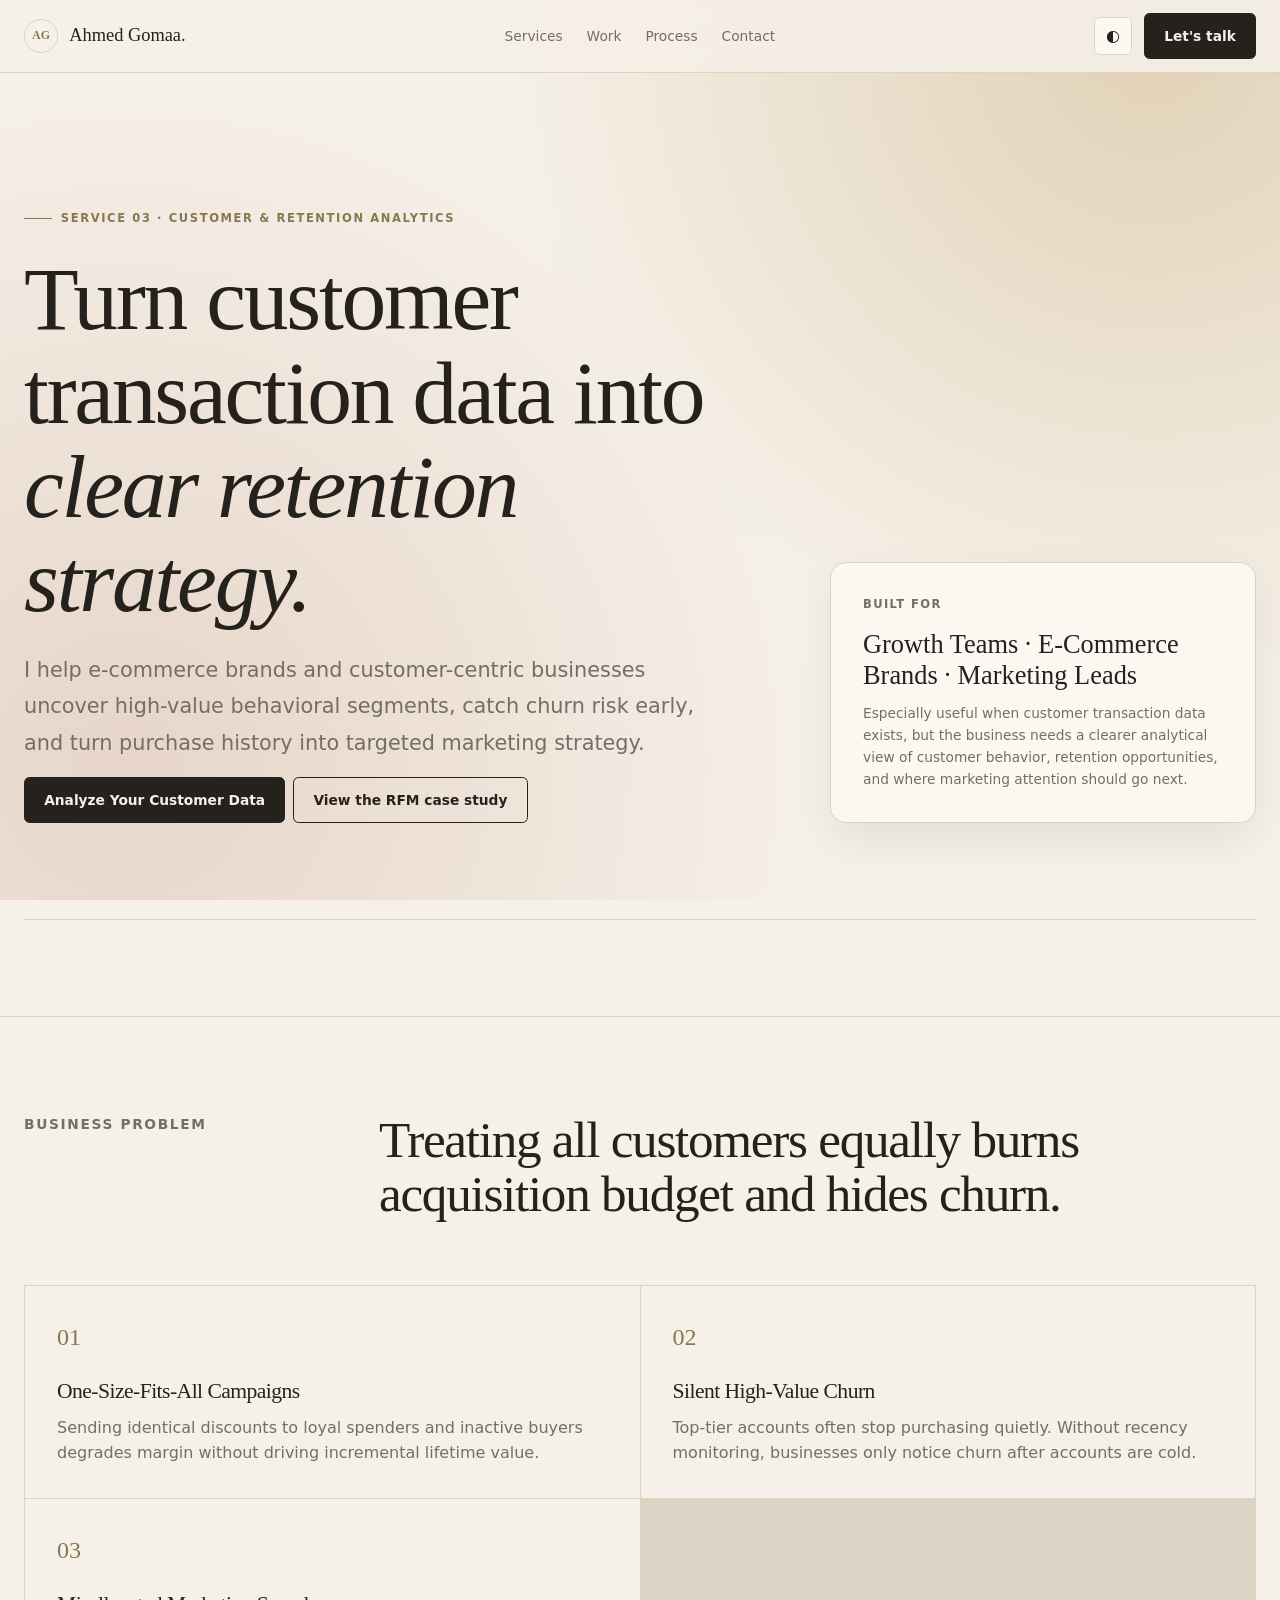
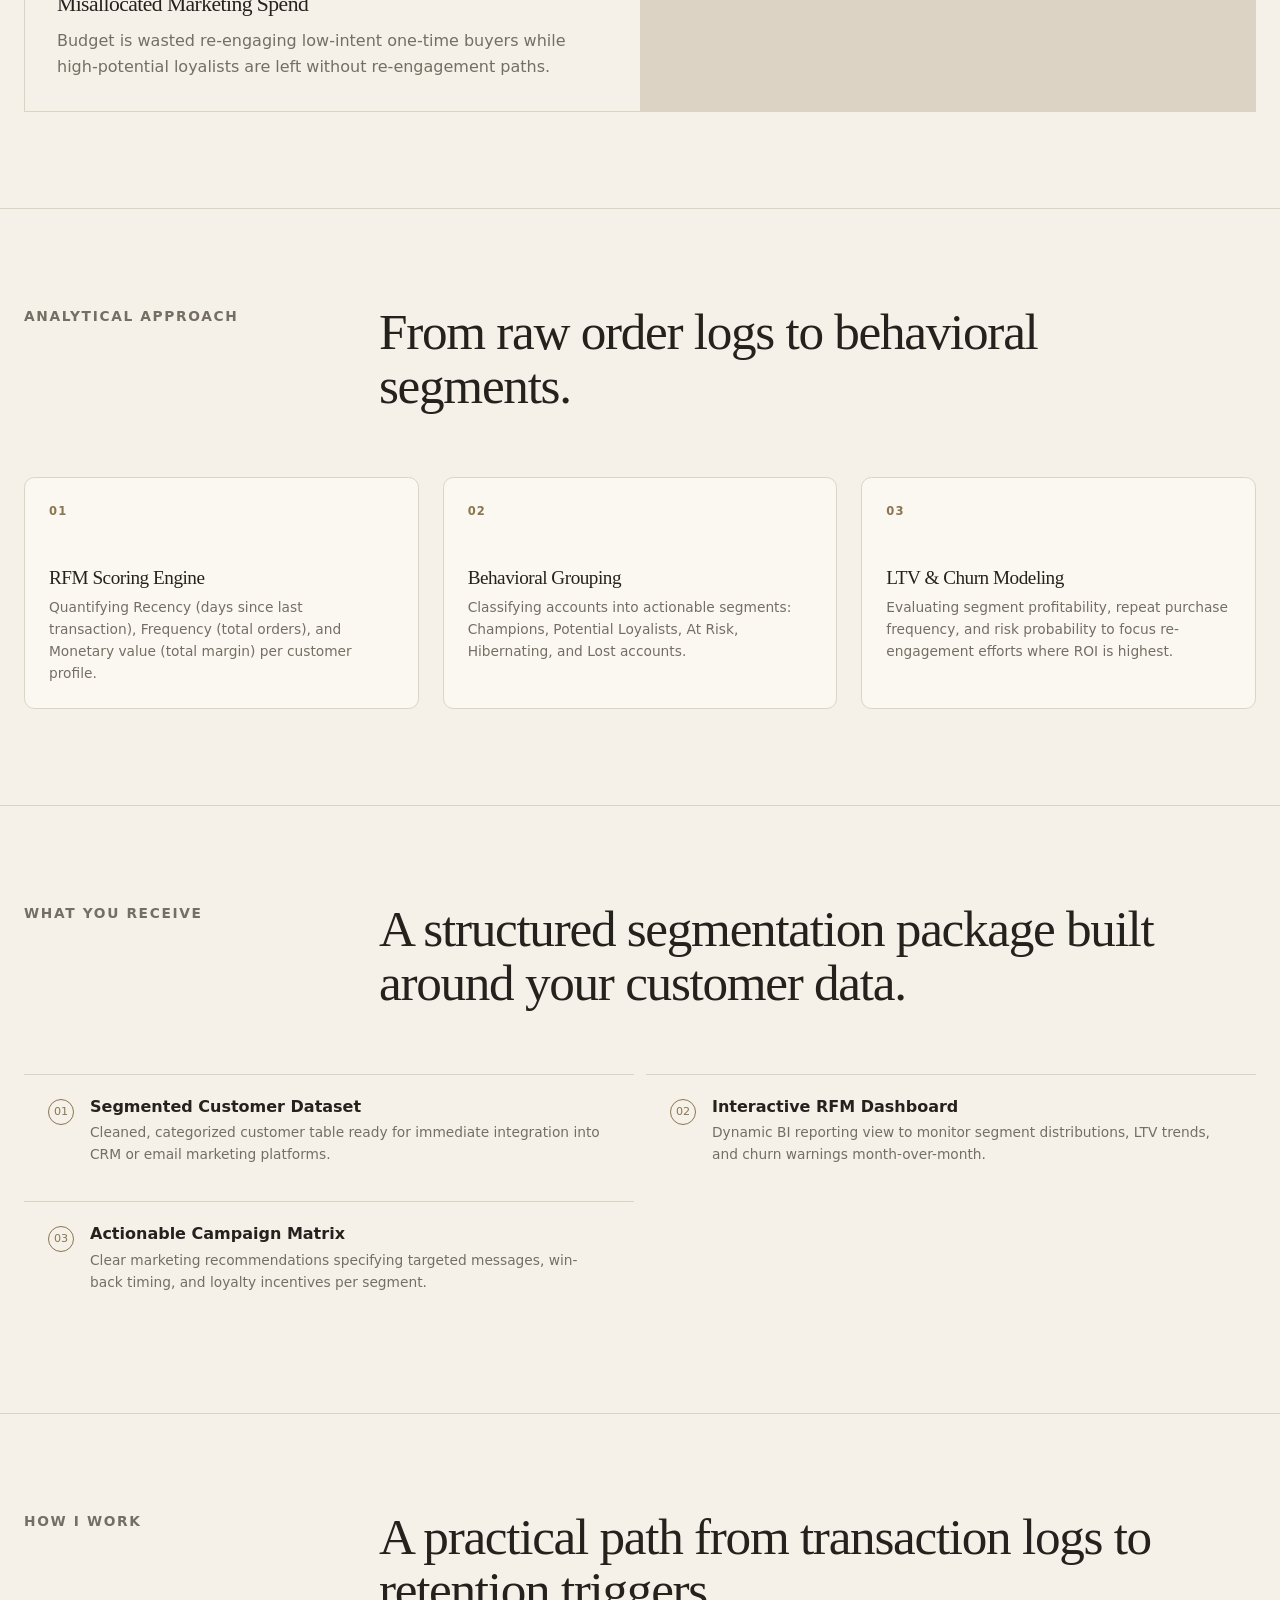
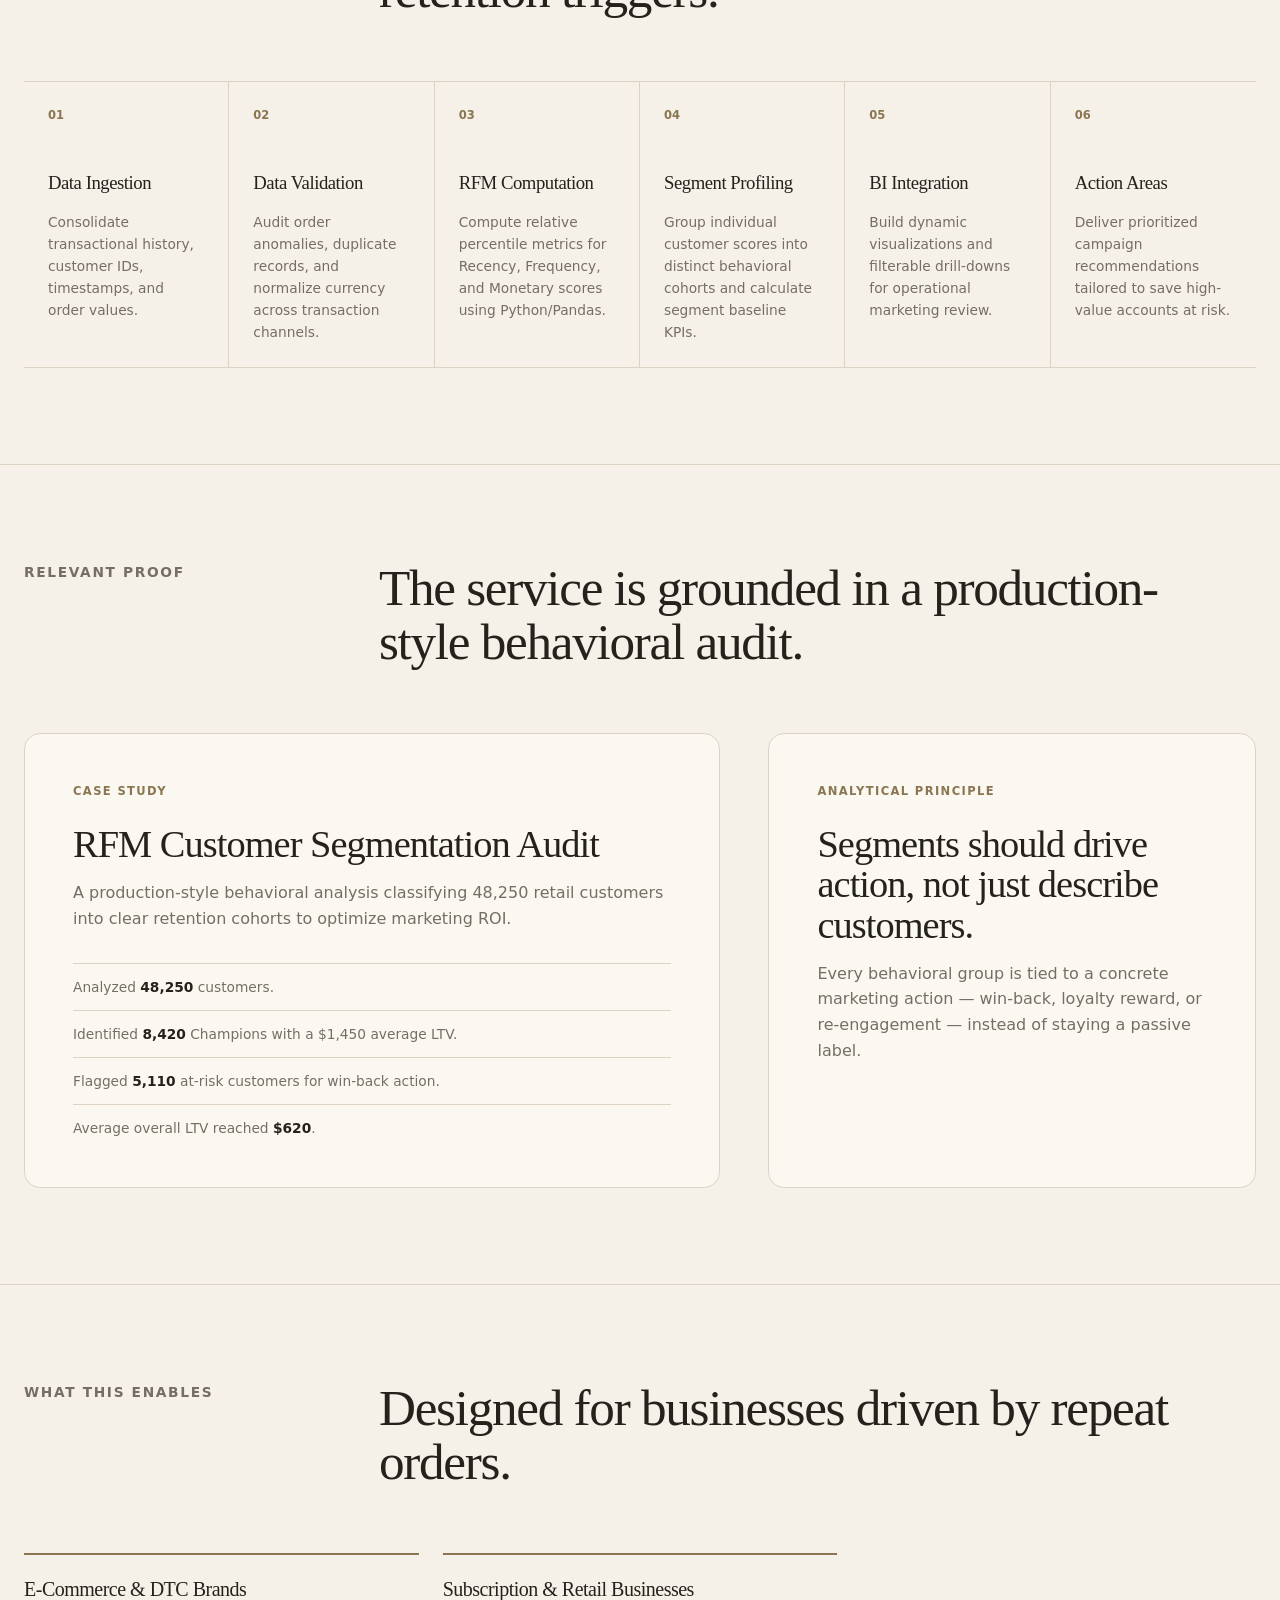
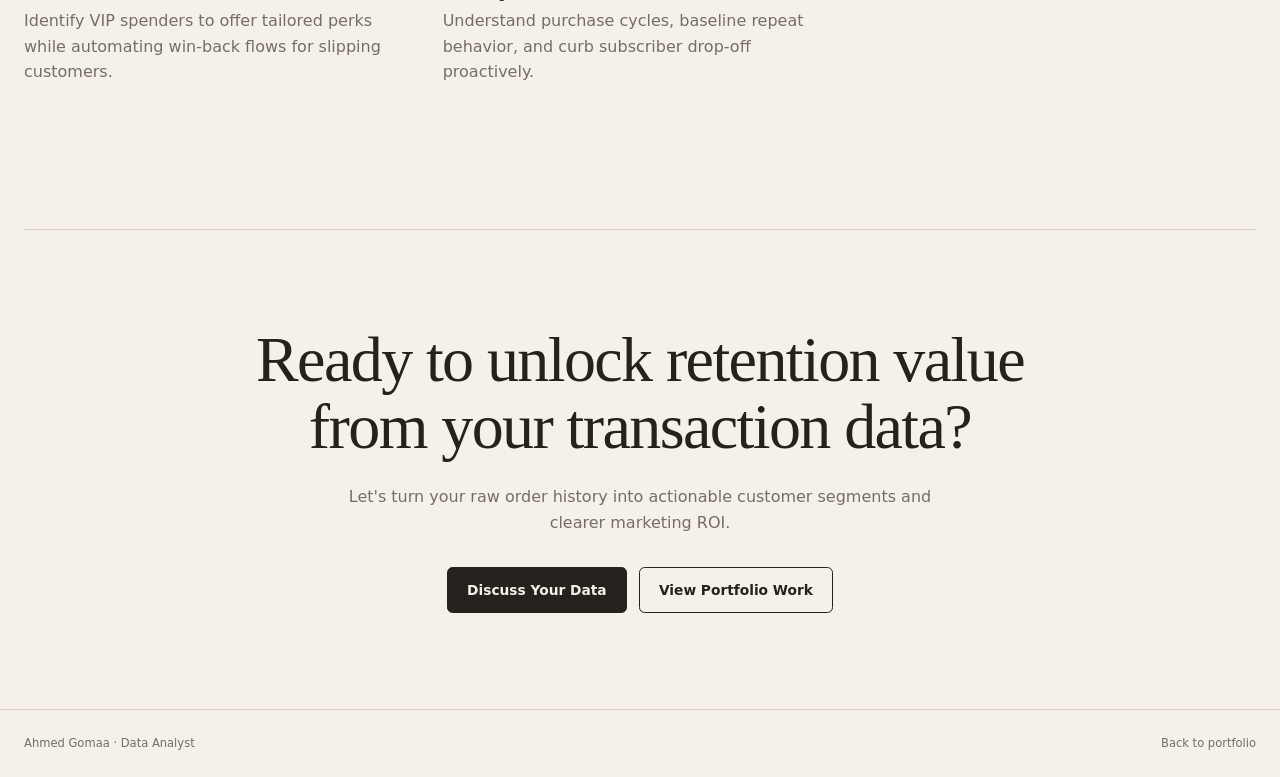
==== commit 473295f4: "Refactor index.html for improved structure and readability Refactor HTML structure for improved read" ====
--- a/services/customer-retention/index.html
+++ b/services/customer-retention/index.html
@@ -13,64 +13,104 @@
     })();
   </script>
 
-  <meta name="viewport" content="width=device-width, initial-scale=1.0">
+  <meta
+    name="viewport"
+    content="width=device-width, initial-scale=1.0"
+  >
+
   <title>Customer Segmentation & Retention Analytics | Ahmed Gomaa</title>
-  <meta name="description" content="Behavioral customer segmentation using RFM analysis to identify high-value customer groups, prevent churn, and optimize retention strategies.">
+
+  <meta
+    name="description"
+    content="Behavioral customer segmentation using RFM analysis to identify high-value customer groups, prevent churn, and optimize retention strategies."
+  >
+
   <meta name="author" content="Ahmed Gomaa">
 
   <link rel="icon" type="image/svg+xml" href="../../assets/favicon.svg">
   <link rel="icon" type="image/x-icon" href="../../assets/favicon.ico">
   <link rel="apple-touch-icon" href="../../assets/apple-touch-icon.png">
 
-  <link rel="canonical" href="https://ahmed1870.github.io/ahmed-gomaa-portfolio/services/customer-retention/">
-
-  <meta property="og:title" content="Customer Segmentation & Retention Analytics | Ahmed Gomaa">
-  <meta property="og:description" content="Turn transactional customer data into actionable RFM segments, retention triggers, and LTV growth strategies.">
+  <link
+    rel="canonical"
+    href="https://ahmed1870.github.io/ahmed-gomaa-portfolio/services/customer-retention/"
+  >
+
+  <meta
+    property="og:title"
+    content="Customer Segmentation & Retention Analytics | Ahmed Gomaa"
+  >
+
+  <meta
+    property="og:description"
+    content="Turn transactional customer data into actionable RFM segments, retention triggers, and LTV growth strategies."
+  >
+
   <meta property="og:type" content="website">
-  <meta property="og:url" content="https://ahmed1870.github.io/ahmed-gomaa-portfolio/services/customer-retention/">
-  <meta property="og:image" content="https://ahmed1870.github.io/ahmed-gomaa-portfolio/assets/og-image.png">
+
+  <meta
+    property="og:url"
+    content="https://ahmed1870.github.io/ahmed-gomaa-portfolio/services/customer-retention/"
+  >
+
+  <meta
+    property="og:image"
+    content="https://ahmed1870.github.io/ahmed-gomaa-portfolio/assets/og-image.png"
+  >
+
+  <meta
+    name="theme-color"
+    content="#111111"
+  >
 
   <link rel="stylesheet" href="../../css/tokens.css">
   <link rel="stylesheet" href="../../css/base.css">
   <link rel="stylesheet" href="../../css/layout.css">
-  <link rel="stylesheet" href="../../css/components.css">
-  <link rel="stylesheet" href="../../css/dashboards.css">
+  <link rel="stylesheet" href="../../css/services.css">
   <link rel="stylesheet" href="../../css/responsive.css">
-  <link rel="stylesheet" href="../../css/services.css">
 </head>
 
 <body class="service-page">
 
-  <header class="service-header">
-    <div class="container">
-      <nav class="service-nav" aria-label="Service page navigation">
-
-        <a class="service-nav__brand" href="../../" aria-label="Ahmed Gomaa home">
-          <span class="service-nav__logo">AG</span>
-          <span>Ahmed Gomaa<span>.</span></span>
-        </a>
-
-        <div class="service-nav__links">
-          <a href="../../#services">Services</a>
-          <a href="../../#work">Work</a>
-          <a href="../../#process">Process</a>
-          <a href="../../#contact">Contact</a>
-        </div>
+  <header class="service-nav">
+    <div class="container service-nav__inner">
+
+      <a
+        class="service-nav__brand"
+        href="../../"
+        aria-label="Ahmed Gomaa home"
+      >
+        <span class="service-nav__brand-mark" aria-hidden="true">AG</span>
+        <span>Ahmed Gomaa<span aria-hidden="true">.</span></span>
+      </a>
+
+      <nav class="service-nav__links" aria-label="Service navigation">
+        <a href="../../#services">Services</a>
+        <a href="../../#work">Work</a>
+        <a href="../../#process">Process</a>
+        <a href="../../#contact">Contact</a>
+      </nav>
+
+      <div class="service-nav__actions">
 
         <button
           class="service-nav__theme"
-          id="theme-toggle"
+          id="service-theme-toggle"
           type="button"
           aria-label="Toggle dark mode"
         >
           ◐
         </button>
 
-        <a class="service-nav__cta" href="../../#contact">
+        <a
+          class="service-button"
+          href="../../#contact"
+        >
           Let's talk
         </a>
 
-      </nav>
+      </div>
+
     </div>
   </header>
 
@@ -83,7 +123,6 @@
         <div class="service-hero__grid">
 
           <div>
-
             <span class="service-eyebrow">
               Service 03 · Customer & Retention Analytics
             </span>
@@ -109,16 +148,14 @@
 
               <a
                 href="../../#work"
-                class="service-button service-button--secondary"
+                class="service-button service-button--ghost"
               >
                 View the RFM case study
               </a>
             </div>
-
           </div>
 
           <aside class="service-hero__panel">
-
             <div class="service-hero__panel-label">
               Built for
             </div>
@@ -130,9 +167,9 @@
             <p>
               Especially useful when customer transaction data exists, but the
               business needs a clearer analytical view of customer behavior,
-              retention opportunities, and where marketing attention should go next.
-            </p>
-
+              retention opportunities, and where marketing attention should
+              go next.
+            </p>
           </aside>
 
         </div>
@@ -142,222 +179,432 @@
       </div>
     </section>
 
-    <!-- PROBLEM -->
-    <section class="service-section service-problem section">
+
+    <!-- BUSINESS PROBLEM -->
+    <section class="service-section service-section--border">
       <div class="container">
+
         <div class="service-section__header">
-          <span class="service-eyebrow">THE PROBLEM</span>
-          <h2 class="service-section__title">Treating all customers equally burns acquisition budget and hides churn.</h2>
-        </div>
-        <div class="service-problem__grid">
-          <div class="service-problem__card">
+          <div class="service-section__label">
+            Business Problem
+          </div>
+
+          <div>
+            <h2 class="service-section__title">
+              Treating all customers equally burns acquisition budget and
+              hides churn.
+            </h2>
+          </div>
+        </div>
+
+        <div class="service-problem">
+
+          <article class="service-problem__item">
+            <span class="service-problem__number">01</span>
             <h3>One-Size-Fits-All Campaigns</h3>
-            <p>Sending identical discounts to loyal spenders and inactive buyers degrades margin without driving incremental incremental lifetime value.</p>
-          </div>
-          <div class="service-problem__card">
+            <p>
+              Sending identical discounts to loyal spenders and inactive
+              buyers degrades margin without driving incremental lifetime
+              value.
+            </p>
+          </article>
+
+          <article class="service-problem__item">
+            <span class="service-problem__number">02</span>
             <h3>Silent High-Value Churn</h3>
-            <p>Top-tier accounts often stop purchasing quietly. Without recency monitoring, businesses only notice churn after accounts are cold.</p>
-          </div>
-          <div class="service-problem__card">
+            <p>
+              Top-tier accounts often stop purchasing quietly. Without
+              recency monitoring, businesses only notice churn after
+              accounts are cold.
+            </p>
+          </article>
+
+          <article class="service-problem__item">
+            <span class="service-problem__number">03</span>
             <h3>Misallocated Marketing Spend</h3>
-            <p>Budget is wasted re-engaging low-intent one-time buyers while high-potential loyalists are left without re-engagement paths.</p>
-          </div>
-        </div>
-      </div>
-    </section>
-
-    <!-- ANALYSIS -->
-    <section class="service-section service-analysis section">
+            <p>
+              Budget is wasted re-engaging low-intent one-time buyers while
+              high-potential loyalists are left without re-engagement paths.
+            </p>
+          </article>
+
+        </div>
+
+      </div>
+    </section>
+
+
+    <!-- WHAT I ANALYZE -->
+    <section class="service-section service-section--border">
       <div class="container">
+
         <div class="service-section__header">
-          <span class="service-eyebrow">ANALYTICAL APPROACH</span>
-          <h2 class="service-section__title">From raw order logs to behavioral segments.</h2>
-        </div>
-        <div class="service-analysis__grid">
-          <div class="service-analysis__card">
-            <div class="service-analysis__num">01</div>
+          <div class="service-section__label">
+            Analytical Approach
+          </div>
+
+          <div>
+            <h2 class="service-section__title">
+              From raw order logs to behavioral segments.
+            </h2>
+          </div>
+        </div>
+
+        <div class="service-analysis">
+
+          <article class="service-analysis__item">
+            <span class="service-analysis__index">01</span>
             <h3>RFM Scoring Engine</h3>
-            <p>Quantifying Recency (days since last transaction), Frequency (total orders), and Monetary value (total margin) per customer profile.</p>
-          </div>
-          <div class="service-analysis__card">
-            <div class="service-analysis__num">02</div>
+            <p>
+              Quantifying Recency (days since last transaction), Frequency
+              (total orders), and Monetary value (total margin) per customer
+              profile.
+            </p>
+          </article>
+
+          <article class="service-analysis__item">
+            <span class="service-analysis__index">02</span>
             <h3>Behavioral Grouping</h3>
-            <p>Classifying accounts into actionable segments: Champions, Potential Loyalists, At Risk, Hibernating, and Lost accounts.</p>
-          </div>
-          <div class="service-analysis__card">
-            <div class="service-analysis__num">03</div>
+            <p>
+              Classifying accounts into actionable segments: Champions,
+              Potential Loyalists, At Risk, Hibernating, and Lost accounts.
+            </p>
+          </article>
+
+          <article class="service-analysis__item">
+            <span class="service-analysis__index">03</span>
             <h3>LTV & Churn Modeling</h3>
-            <p>Evaluating segment profitability, repeat purchase frequency, and risk probability to focus re-engagement efforts where ROI is highest.</p>
-          </div>
-        </div>
-      </div>
-    </section>
+            <p>
+              Evaluating segment profitability, repeat purchase frequency,
+              and risk probability to focus re-engagement efforts where ROI
+              is highest.
+            </p>
+          </article>
+
+        </div>
+
+      </div>
+    </section>
+
 
     <!-- DELIVERABLES -->
-    <section class="service-section service-deliverables section">
+    <section class="service-section service-section--border">
       <div class="container">
+
         <div class="service-section__header">
-          <span class="service-eyebrow">DELIVERABLES</span>
-          <h2 class="service-section__title">What you receive.</h2>
-        </div>
-        <div class="service-deliverables__list">
-          <div class="service-deliverable__item">
-            <div class="service-deliverable__icon">✓</div>
+          <div class="service-section__label">
+            What You Receive
+          </div>
+
+          <div>
+            <h2 class="service-section__title">
+              A structured segmentation package built around your customer
+              data.
+            </h2>
+          </div>
+        </div>
+
+        <div class="service-deliverables">
+
+          <article class="service-deliverable">
+            <span class="service-deliverable__mark">01</span>
             <div>
               <h3>Segmented Customer Dataset</h3>
-              <p>Cleaned, categorized customer table ready for immediate integration into CRM or email marketing platforms.</p>
+              <p>
+                Cleaned, categorized customer table ready for immediate
+                integration into CRM or email marketing platforms.
+              </p>
             </div>
-          </div>
-          <div class="service-deliverable__item">
-            <div class="service-deliverable__icon">✓</div>
+          </article>
+
+          <article class="service-deliverable">
+            <span class="service-deliverable__mark">02</span>
             <div>
               <h3>Interactive RFM Dashboard</h3>
-              <p>Dynamic BI reporting view to monitor segment distributions, LTV trends, and churn warnings month-over-month.</p>
+              <p>
+                Dynamic BI reporting view to monitor segment distributions,
+                LTV trends, and churn warnings month-over-month.
+              </p>
             </div>
-          </div>
-          <div class="service-deliverable__item">
-            <div class="service-deliverable__icon">✓</div>
+          </article>
+
+          <article class="service-deliverable">
+            <span class="service-deliverable__mark">03</span>
             <div>
               <h3>Actionable Campaign Matrix</h3>
-              <p>Clear marketing recommendations specifying targeted messages, win-back timing, and loyalty incentives per segment.</p>
+              <p>
+                Clear marketing recommendations specifying targeted
+                messages, win-back timing, and loyalty incentives per
+                segment.
+              </p>
             </div>
-          </div>
-        </div>
-      </div>
-    </section>
+          </article>
+
+        </div>
+
+      </div>
+    </section>
+
 
     <!-- PROCESS -->
-    <section class="service-section service-process section">
+    <section class="service-section service-section--border">
       <div class="container">
-        <div class="service-section__heading">
-          <span class="service-eyebrow">HOW I WORK</span>
-          <h2>A practical path from <em>transaction logs to retention triggers.</em></h2>
-        </div>
-        <div class="service-process__steps">
-          <div class="service-process__step">
-            <span>01</span>
-            <strong>Data Ingestion</strong>
-            <p>Consolidate transactional history, customer IDs, timestamps, and order values.</p>
-          </div>
-          <div class="service-process__step">
-            <span>02</span>
-            <strong>Data Validation</strong>
-            <p>Audit order anomalies, duplicate records, and normalize currency across transaction channels.</p>
-          </div>
-          <div class="service-process__step">
-            <span>03</span>
-            <strong>RFM Computation</strong>
-            <p>Compute relative percentile metrics for Recency, Frequency, and Monetary scores using Python/Pandas.</p>
-          </div>
-          <div class="service-process__step">
-            <span>04</span>
-            <strong>Segment Profiling</strong>
-            <p>Group individual customer scores into distinct behavioral cohorts and calculate segment baseline KPIs.</p>
-          </div>
-          <div class="service-process__step">
-            <span>05</span>
-            <strong>BI Integration</strong>
-            <p>Build dynamic visualizations and filterable drill-downs for operational marketing review.</p>
-          </div>
-          <div class="service-process__step">
-            <span>06</span>
-            <strong>Action Areas</strong>
-            <p>Deliver prioritized campaign recommendations tailored to save high-value accounts at risk.</p>
-          </div>
-        </div>
-      </div>
-    </section>
+
+        <div class="service-section__header">
+          <div class="service-section__label">
+            How I Work
+          </div>
+
+          <div>
+            <h2 class="service-section__title">
+              A practical path from transaction logs to retention triggers.
+            </h2>
+          </div>
+        </div>
+
+        <div class="service-process">
+
+          <article class="service-process__step">
+            <span class="service-process__number">01</span>
+            <h3>Data Ingestion</h3>
+            <p>
+              Consolidate transactional history, customer IDs, timestamps,
+              and order values.
+            </p>
+          </article>
+
+          <article class="service-process__step">
+            <span class="service-process__number">02</span>
+            <h3>Data Validation</h3>
+            <p>
+              Audit order anomalies, duplicate records, and normalize
+              currency across transaction channels.
+            </p>
+          </article>
+
+          <article class="service-process__step">
+            <span class="service-process__number">03</span>
+            <h3>RFM Computation</h3>
+            <p>
+              Compute relative percentile metrics for Recency, Frequency,
+              and Monetary scores using Python/Pandas.
+            </p>
+          </article>
+
+          <article class="service-process__step">
+            <span class="service-process__number">04</span>
+            <h3>Segment Profiling</h3>
+            <p>
+              Group individual customer scores into distinct behavioral
+              cohorts and calculate segment baseline KPIs.
+            </p>
+          </article>
+
+          <article class="service-process__step">
+            <span class="service-process__number">05</span>
+            <h3>BI Integration</h3>
+            <p>
+              Build dynamic visualizations and filterable drill-downs for
+              operational marketing review.
+            </p>
+          </article>
+
+          <article class="service-process__step">
+            <span class="service-process__number">06</span>
+            <h3>Action Areas</h3>
+            <p>
+              Deliver prioritized campaign recommendations tailored to save
+              high-value accounts at risk.
+            </p>
+          </article>
+
+        </div>
+
+      </div>
+    </section>
+
 
     <!-- PROOF -->
-    <section class="service-section service-proof section">
+    <section class="service-section service-section--border">
       <div class="container">
-        <div class="service-proof__card">
-          <span class="service-eyebrow">PROOF OF WORK</span>
-          <h2>RFM Customer Segmentation Audit</h2>
-          <p>A production-style behavioral analysis classifying 48,250 retail customers into clear retention cohorts to optimize marketing ROI.</p>
-
-          <div class="service-proof__stats">
-            <div class="service-proof__stat">
-              <span class="service-proof__number">48,250</span>
-              <span class="service-proof__label">Analyzed Customers</span>
+
+        <div class="service-section__header">
+          <div class="service-section__label">
+            Relevant Proof
+          </div>
+
+          <div>
+            <h2 class="service-section__title">
+              The service is grounded in a production-style behavioral audit.
+            </h2>
+          </div>
+        </div>
+
+        <div class="service-proof">
+
+          <article class="service-proof__card">
+            <span class="service-proof__label">
+              Case Study
+            </span>
+
+            <h3>
+              RFM Customer Segmentation Audit
+            </h3>
+
+            <p>
+              A production-style behavioral analysis classifying 48,250
+              retail customers into clear retention cohorts to optimize
+              marketing ROI.
+            </p>
+
+            <div class="service-proof__facts">
+              <div class="service-proof__fact">
+                Analyzed <strong>48,250</strong> customers.
+              </div>
+
+              <div class="service-proof__fact">
+                Identified <strong>8,420</strong> Champions with a $1,450
+                average LTV.
+              </div>
+
+              <div class="service-proof__fact">
+                Flagged <strong>5,110</strong> at-risk customers for
+                win-back action.
+              </div>
+
+              <div class="service-proof__fact">
+                Average overall LTV reached <strong>$620</strong>.
+              </div>
             </div>
-            <div class="service-proof__stat">
-              <span class="service-proof__number">8,420</span>
-              <span class="service-proof__label">Champions ($1,450 LTV)</span>
-            </div>
-            <div class="service-proof__stat">
-              <span class="service-proof__number">5,110</span>
-              <span class="service-proof__label">At-Risk Customers</span>
-            </div>
-            <div class="service-proof__stat">
-              <span class="service-proof__number">$620</span>
-              <span class="service-proof__label">Average Overall LTV</span>
-            </div>
-          </div>
-
-          <div class="service-proof__action">
-            <a href="../../#work" class="btn btn--secondary">Explore the RFM Case Study & Dashboard</a>
-          </div>
-        </div>
-      </div>
-    </section>
+          </article>
+
+          <article class="service-proof__card">
+            <span class="service-proof__label">
+              Analytical Principle
+            </span>
+
+            <h3>
+              Segments should drive action, not just describe customers.
+            </h3>
+
+            <p>
+              Every behavioral group is tied to a concrete marketing action
+              — win-back, loyalty reward, or re-engagement — instead of
+              staying a passive label.
+            </p>
+          </article>
+
+        </div>
+
+      </div>
+    </section>
+
 
     <!-- ENABLES -->
-    <section class="service-section service-enables section">
+    <section class="service-section service-section--border">
       <div class="container">
+
         <div class="service-section__header">
-          <span class="service-eyebrow">WHO THIS IS FOR</span>
-          <h2 class="service-section__title">Designed for businesses driven by repeat orders.</h2>
-        </div>
-        <div class="service-enables__grid">
-          <div class="service-enables__card">
+          <div class="service-section__label">
+            What This Enables
+          </div>
+
+          <div>
+            <h2 class="service-section__title">
+              Designed for businesses driven by repeat orders.
+            </h2>
+          </div>
+        </div>
+
+        <div class="service-enables">
+
+          <article class="service-enables__item">
             <h3>E-Commerce & DTC Brands</h3>
-            <p>Identify VIP spenders to offer tailored perks while automating win-back flows for slipping customers.</p>
-          </div>
-          <div class="service-enables__card">
+            <p>
+              Identify VIP spenders to offer tailored perks while automating
+              win-back flows for slipping customers.
+            </p>
+          </article>
+
+          <article class="service-enables__item">
             <h3>Subscription & Retail Businesses</h3>
-            <p>Understand purchase cycles, baseline repeat behavior, and curb subscriber drop-off proactively.</p>
-          </div>
-        </div>
-      </div>
-    </section>
+            <p>
+              Understand purchase cycles, baseline repeat behavior, and curb
+              subscriber drop-off proactively.
+            </p>
+          </article>
+
+        </div>
+
+      </div>
+    </section>
+
 
     <!-- CTA -->
-    <section class="service-cta section">
-      <div class="container">
-        <div class="service-cta__card">
-          <h2>Ready to unlock retention value from your transaction data?</h2>
-          <p>Let's turn your raw order history into actionable customer segments and clearer marketing ROI.</p>
-          <a href="../../#contact" class="btn btn--primary">Discuss Your Data</a>
-        </div>
+    <section class="container">
+      <div class="service-cta">
+
+        <h2>
+          Ready to unlock retention value from your transaction data?
+        </h2>
+
+        <p>
+          Let's turn your raw order history into actionable customer
+          segments and clearer marketing ROI.
+        </p>
+
+        <div class="service-cta__actions">
+
+          <a
+            class="service-button"
+            href="../../#contact"
+          >
+            Discuss Your Data
+          </a>
+
+          <a
+            class="service-button service-button--ghost"
+            href="../../#work"
+          >
+            View Portfolio Work
+          </a>
+
+        </div>
+
       </div>
     </section>
 
   </main>
 
+
   <footer class="service-footer">
-    <div class="container">
+    <div class="container service-footer__inner">
       <span>Ahmed Gomaa · Data Analyst</span>
       <a href="../../">Back to portfolio</a>
     </div>
   </footer>
 
+
   <script>
-    const themeToggle = document.getElementById("theme-toggle");
-
-    themeToggle?.addEventListener("click", () => {
-      const root = document.documentElement;
-      const isDark = root.getAttribute("data-theme") === "dark";
-
-      if (isDark) {
-        root.removeAttribute("data-theme");
-        localStorage.setItem("theme", "light");
-      } else {
-        root.setAttribute("data-theme", "dark");
-        localStorage.setItem("theme", "dark");
-      }
-    });
+    (function () {
+      var button = document.getElementById('service-theme-toggle');
+
+      if (!button) return;
+
+      button.addEventListener('click', function () {
+        var current = document.documentElement.getAttribute('data-theme');
+
+        if (current === 'dark') {
+          document.documentElement.removeAttribute('data-theme');
+          localStorage.setItem('theme', 'light');
+        } else {
+          document.documentElement.setAttribute('data-theme', 'dark');
+          localStorage.setItem('theme', 'dark');
+        }
+      });
+    })();
   </script>
 
 </body>
-</html>
+    </html>
+              
